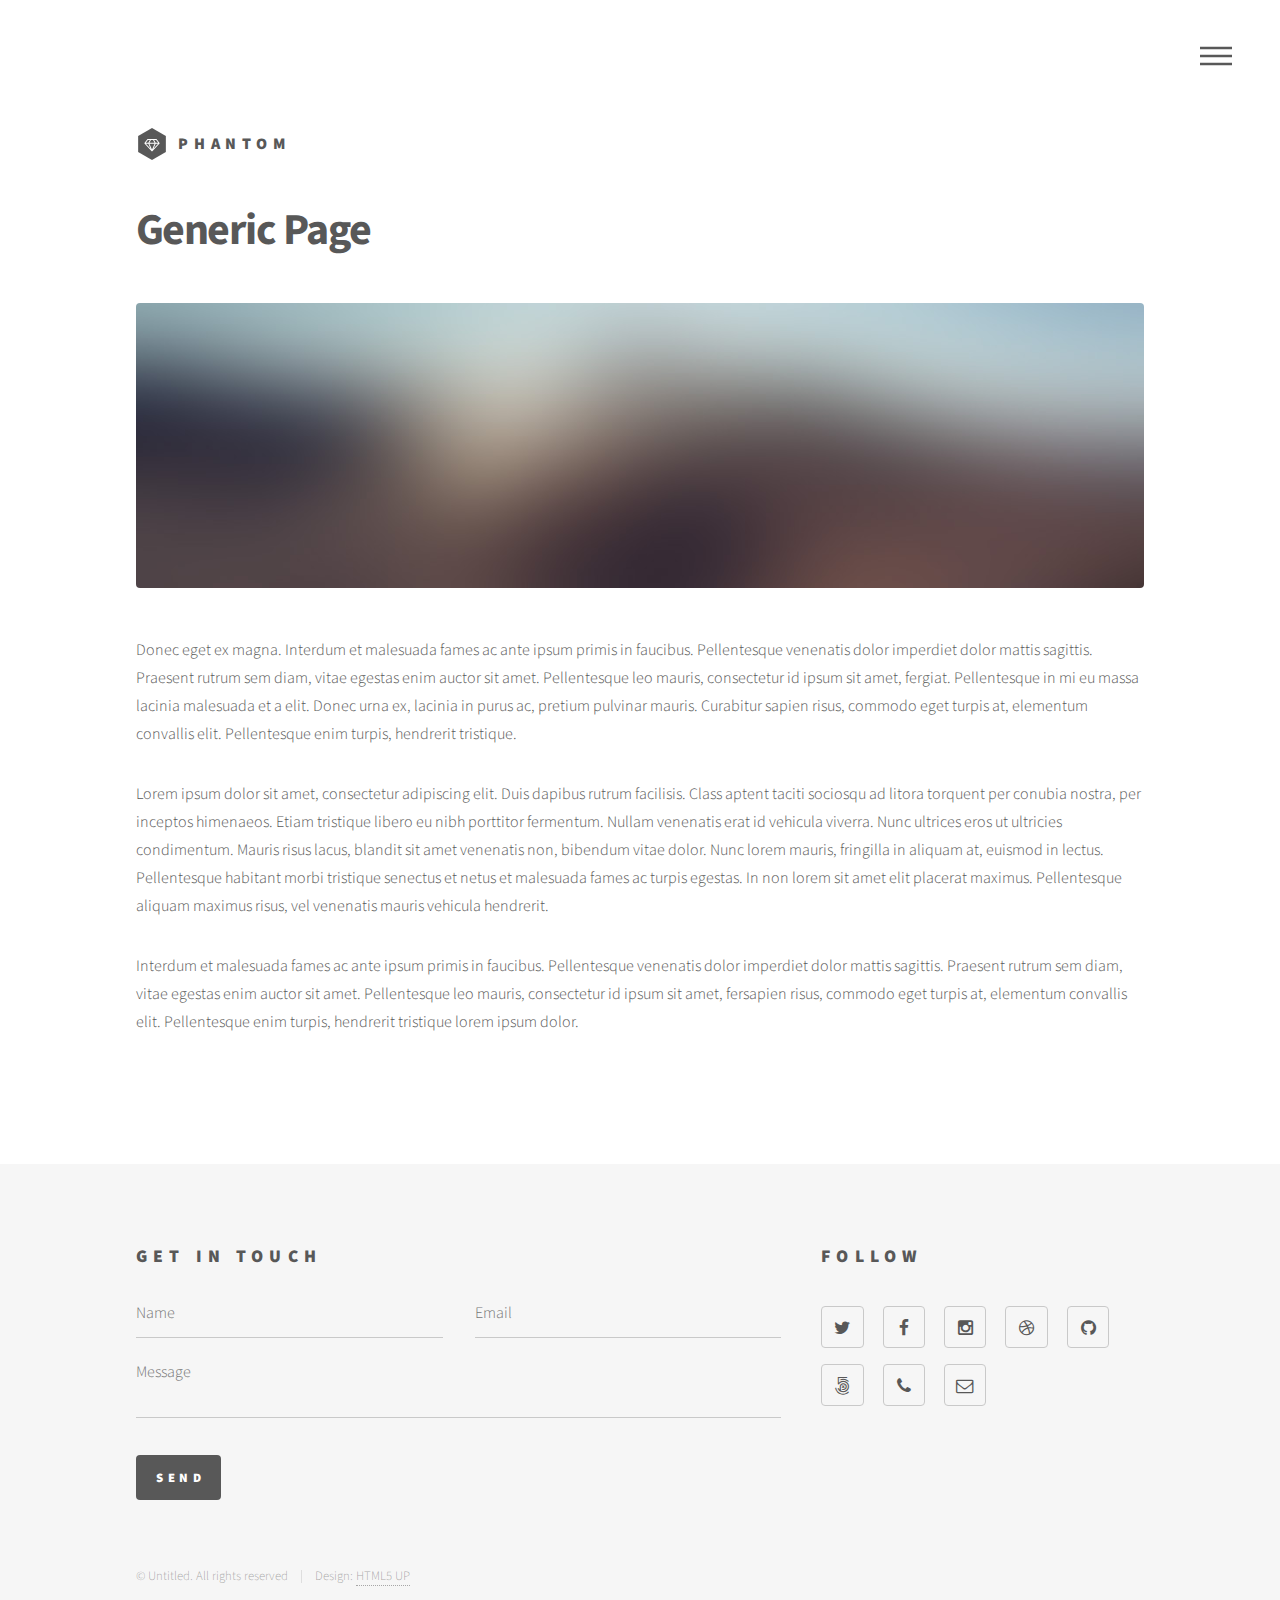
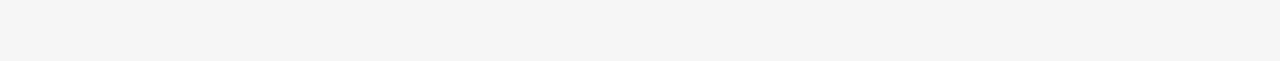
==== generic.html @ f111f129 "Website" ====
<!DOCTYPE HTML>
<!--
	Phantom by HTML5 UP
	html5up.net | @n33co
	Free for personal and commercial use under the CCA 3.0 license (html5up.net/license)
-->
<html>
	<head>
		<title>Generic - Phantom by HTML5 UP</title>
		<meta charset="utf-8" />
		<meta name="viewport" content="width=device-width, initial-scale=1" />
		<!--[if lte IE 8]><script src="assets/js/ie/html5shiv.js"></script><![endif]-->
		<link rel="stylesheet" href="assets/css/main.css" />
		<!--[if lte IE 9]><link rel="stylesheet" href="assets/css/ie9.css" /><![endif]-->
		<!--[if lte IE 8]><link rel="stylesheet" href="assets/css/ie8.css" /><![endif]-->
	</head>
	<body>
		<!-- Wrapper -->
			<div id="wrapper">

				<!-- Header -->
					<header id="header">
						<div class="inner">

							<!-- Logo -->
								<a href="index.html" class="logo">
									<span class="symbol"><img src="images/logo.svg" alt="" /></span><span class="title">Phantom</span>
								</a>

							<!-- Nav -->
								<nav>
									<ul>
										<li><a href="#menu">Menu</a></li>
									</ul>
								</nav>

						</div>
					</header>

				<!-- Menu -->
					<nav id="menu">
						<h2>Menu</h2>
						<ul>
							<li><a href="index.html">Home</a></li>
							<li><a href="generic.html">Ipsum veroeros</a></li>
							<li><a href="generic.html">Tempus etiam</a></li>
							<li><a href="generic.html">Consequat dolor</a></li>
							<li><a href="elements.html">Elements</a></li>
						</ul>
					</nav>

				<!-- Main -->
					<div id="main">
						<div class="inner">
							<h1>Generic Page</h1>
							<span class="image main"><img src="images/pic13.jpg" alt="" /></span>
							<p>Donec eget ex magna. Interdum et malesuada fames ac ante ipsum primis in faucibus. Pellentesque venenatis dolor imperdiet dolor mattis sagittis. Praesent rutrum sem diam, vitae egestas enim auctor sit amet. Pellentesque leo mauris, consectetur id ipsum sit amet, fergiat. Pellentesque in mi eu massa lacinia malesuada et a elit. Donec urna ex, lacinia in purus ac, pretium pulvinar mauris. Curabitur sapien risus, commodo eget turpis at, elementum convallis elit. Pellentesque enim turpis, hendrerit tristique.</p>
							<p>Lorem ipsum dolor sit amet, consectetur adipiscing elit. Duis dapibus rutrum facilisis. Class aptent taciti sociosqu ad litora torquent per conubia nostra, per inceptos himenaeos. Etiam tristique libero eu nibh porttitor fermentum. Nullam venenatis erat id vehicula viverra. Nunc ultrices eros ut ultricies condimentum. Mauris risus lacus, blandit sit amet venenatis non, bibendum vitae dolor. Nunc lorem mauris, fringilla in aliquam at, euismod in lectus. Pellentesque habitant morbi tristique senectus et netus et malesuada fames ac turpis egestas. In non lorem sit amet elit placerat maximus. Pellentesque aliquam maximus risus, vel venenatis mauris vehicula hendrerit.</p>
							<p>Interdum et malesuada fames ac ante ipsum primis in faucibus. Pellentesque venenatis dolor imperdiet dolor mattis sagittis. Praesent rutrum sem diam, vitae egestas enim auctor sit amet. Pellentesque leo mauris, consectetur id ipsum sit amet, fersapien risus, commodo eget turpis at, elementum convallis elit. Pellentesque enim turpis, hendrerit tristique lorem ipsum dolor.</p>
						</div>
					</div>

				<!-- Footer -->
					<footer id="footer">
						<div class="inner">
							<section>
								<h2>Get in touch</h2>
								<form method="post" action="#">
									<div class="field half first">
										<input type="text" name="name" id="name" placeholder="Name" />
									</div>
									<div class="field half">
										<input type="email" name="email" id="email" placeholder="Email" />
									</div>
									<div class="field">
										<textarea name="message" id="message" placeholder="Message"></textarea>
									</div>
									<ul class="actions">
										<li><input type="submit" value="Send" class="special" /></li>
									</ul>
								</form>
							</section>
							<section>
								<h2>Follow</h2>
								<ul class="icons">
									<li><a href="#" class="icon style2 fa-twitter"><span class="label">Twitter</span></a></li>
									<li><a href="#" class="icon style2 fa-facebook"><span class="label">Facebook</span></a></li>
									<li><a href="#" class="icon style2 fa-instagram"><span class="label">Instagram</span></a></li>
									<li><a href="#" class="icon style2 fa-dribbble"><span class="label">Dribbble</span></a></li>
									<li><a href="#" class="icon style2 fa-github"><span class="label">GitHub</span></a></li>
									<li><a href="#" class="icon style2 fa-500px"><span class="label">500px</span></a></li>
									<li><a href="#" class="icon style2 fa-phone"><span class="label">Phone</span></a></li>
									<li><a href="#" class="icon style2 fa-envelope-o"><span class="label">Email</span></a></li>
								</ul>
							</section>
							<ul class="copyright">
								<li>&copy; Untitled. All rights reserved</li><li>Design: <a href="http://html5up.net">HTML5 UP</a></li>
							</ul>
						</div>
					</footer>

			</div>

		<!-- Scripts -->
			<script src="assets/js/jquery.min.js"></script>
			<script src="assets/js/skel.min.js"></script>
			<script src="assets/js/util.js"></script>
			<!--[if lte IE 8]><script src="assets/js/ie/respond.min.js"></script><![endif]-->
			<script src="assets/js/main.js"></script>

	</body>
</html>
---- assets/css/main.css ----
@import url(font-awesome.min.css);
@import url("http://fonts.googleapis.com/css?family=Source+Sans+Pro:300,700,900");

/*
	Phantom by HTML5 UP
	html5up.net | @n33co
	Free for personal and commercial use under the CCA 3.0 license (html5up.net/license)
*/

/* Reset */

	html, body, div, span, applet, object, iframe, h1, h2, h3, h4, h5, h6, p, blockquote, pre, a, abbr, acronym, address, big, cite, code, del, dfn, em, img, ins, kbd, q, s, samp, small, strike, strong, sub, sup, tt, var, b, u, i, center, dl, dt, dd, ol, ul, li, fieldset, form, label, legend, table, caption, tbody, tfoot, thead, tr, th, td, article, aside, canvas, details, embed, figure, figcaption, footer, header, hgroup, menu, nav, output, ruby, section, summary, time, mark, audio, video {
		margin: 0;
		padding: 0;
		border: 0;
		font-size: 100%;
		font: inherit;
		vertical-align: baseline;
	}

	article, aside, details, figcaption, figure, footer, header, hgroup, menu, nav, section {
		display: block;
	}

	body {
		line-height: 1;
	}

	ol, ul {
		list-style: none;
	}

	blockquote, q {
		quotes: none;
	}

	blockquote:before, blockquote:after, q:before, q:after {
		content: '';
		content: none;
	}

	table {
		border-collapse: collapse;
		border-spacing: 0;
	}

	body {
		-webkit-text-size-adjust: none;
	}

/* Box Model */

	*, *:before, *:after {
		-moz-box-sizing: border-box;
		-webkit-box-sizing: border-box;
		box-sizing: border-box;
	}

/* Grid */

	.row {
		border-bottom: solid 1px transparent;
		-moz-box-sizing: border-box;
		-webkit-box-sizing: border-box;
		box-sizing: border-box;
	}

	.row > * {
		float: left;
		-moz-box-sizing: border-box;
		-webkit-box-sizing: border-box;
		box-sizing: border-box;
	}

	.row:after, .row:before {
		content: '';
		display: block;
		clear: both;
		height: 0;
	}

	.row.uniform > * > :first-child {
		margin-top: 0;
	}

	.row.uniform > * > :last-child {
		margin-bottom: 0;
	}

	.row.\30 \25 > * {
		padding: 0 0 0 0em;
	}

	.row.\30 \25 {
		margin: 0 0 -1px 0em;
	}

	.row.uniform.\30 \25 > * {
		padding: 0em 0 0 0em;
	}

	.row.uniform.\30 \25 {
		margin: 0em 0 -1px 0em;
	}

	.row > * {
		padding: 0 0 0 2em;
	}

	.row {
		margin: 0 0 -1px -2em;
	}

	.row.uniform > * {
		padding: 2em 0 0 2em;
	}

	.row.uniform {
		margin: -2em 0 -1px -2em;
	}

	.row.\32 00\25 > * {
		padding: 0 0 0 4em;
	}

	.row.\32 00\25 {
		margin: 0 0 -1px -4em;
	}

	.row.uniform.\32 00\25 > * {
		padding: 4em 0 0 4em;
	}

	.row.uniform.\32 00\25 {
		margin: -4em 0 -1px -4em;
	}

	.row.\31 50\25 > * {
		padding: 0 0 0 3em;
	}

	.row.\31 50\25 {
		margin: 0 0 -1px -3em;
	}

	.row.uniform.\31 50\25 > * {
		padding: 3em 0 0 3em;
	}

	.row.uniform.\31 50\25 {
		margin: -3em 0 -1px -3em;
	}

	.row.\35 0\25 > * {
		padding: 0 0 0 1em;
	}

	.row.\35 0\25 {
		margin: 0 0 -1px -1em;
	}

	.row.uniform.\35 0\25 > * {
		padding: 1em 0 0 1em;
	}

	.row.uniform.\35 0\25 {
		margin: -1em 0 -1px -1em;
	}

	.row.\32 5\25 > * {
		padding: 0 0 0 0.5em;
	}

	.row.\32 5\25 {
		margin: 0 0 -1px -0.5em;
	}

	.row.uniform.\32 5\25 > * {
		padding: 0.5em 0 0 0.5em;
	}

	.row.uniform.\32 5\25 {
		margin: -0.5em 0 -1px -0.5em;
	}

	.\31 2u, .\31 2u\24 {
		width: 100%;
		clear: none;
		margin-left: 0;
	}

	.\31 1u, .\31 1u\24 {
		width: 91.6666666667%;
		clear: none;
		margin-left: 0;
	}

	.\31 0u, .\31 0u\24 {
		width: 83.3333333333%;
		clear: none;
		margin-left: 0;
	}

	.\39 u, .\39 u\24 {
		width: 75%;
		clear: none;
		margin-left: 0;
	}

	.\38 u, .\38 u\24 {
		width: 66.6666666667%;
		clear: none;
		margin-left: 0;
	}

	.\37 u, .\37 u\24 {
		width: 58.3333333333%;
		clear: none;
		margin-left: 0;
	}

	.\36 u, .\36 u\24 {
		width: 50%;
		clear: none;
		margin-left: 0;
	}

	.\35 u, .\35 u\24 {
		width: 41.6666666667%;
		clear: none;
		margin-left: 0;
	}

	.\34 u, .\34 u\24 {
		width: 33.3333333333%;
		clear: none;
		margin-left: 0;
	}

	.\33 u, .\33 u\24 {
		width: 25%;
		clear: none;
		margin-left: 0;
	}

	.\32 u, .\32 u\24 {
		width: 16.6666666667%;
		clear: none;
		margin-left: 0;
	}

	.\31 u, .\31 u\24 {
		width: 8.3333333333%;
		clear: none;
		margin-left: 0;
	}

	.\31 2u\24 + *,
	.\31 1u\24 + *,
	.\31 0u\24 + *,
	.\39 u\24 + *,
	.\38 u\24 + *,
	.\37 u\24 + *,
	.\36 u\24 + *,
	.\35 u\24 + *,
	.\34 u\24 + *,
	.\33 u\24 + *,
	.\32 u\24 + *,
	.\31 u\24 + * {
		clear: left;
	}

	.\-11u {
		margin-left: 91.66667%;
	}

	.\-10u {
		margin-left: 83.33333%;
	}

	.\-9u {
		margin-left: 75%;
	}

	.\-8u {
		margin-left: 66.66667%;
	}

	.\-7u {
		margin-left: 58.33333%;
	}

	.\-6u {
		margin-left: 50%;
	}

	.\-5u {
		margin-left: 41.66667%;
	}

	.\-4u {
		margin-left: 33.33333%;
	}

	.\-3u {
		margin-left: 25%;
	}

	.\-2u {
		margin-left: 16.66667%;
	}

	.\-1u {
		margin-left: 8.33333%;
	}

	@media screen and (max-width: 1680px) {

		.row > * {
			padding: 0 0 0 2em;
		}

		.row {
			margin: 0 0 -1px -2em;
		}

		.row.uniform > * {
			padding: 2em 0 0 2em;
		}

		.row.uniform {
			margin: -2em 0 -1px -2em;
		}

		.row.\32 00\25 > * {
			padding: 0 0 0 4em;
		}

		.row.\32 00\25 {
			margin: 0 0 -1px -4em;
		}

		.row.uniform.\32 00\25 > * {
			padding: 4em 0 0 4em;
		}

		.row.uniform.\32 00\25 {
			margin: -4em 0 -1px -4em;
		}

		.row.\31 50\25 > * {
			padding: 0 0 0 3em;
		}

		.row.\31 50\25 {
			margin: 0 0 -1px -3em;
		}

		.row.uniform.\31 50\25 > * {
			padding: 3em 0 0 3em;
		}

		.row.uniform.\31 50\25 {
			margin: -3em 0 -1px -3em;
		}

		.row.\35 0\25 > * {
			padding: 0 0 0 1em;
		}

		.row.\35 0\25 {
			margin: 0 0 -1px -1em;
		}

		.row.uniform.\35 0\25 > * {
			padding: 1em 0 0 1em;
		}

		.row.uniform.\35 0\25 {
			margin: -1em 0 -1px -1em;
		}

		.row.\32 5\25 > * {
			padding: 0 0 0 0.5em;
		}

		.row.\32 5\25 {
			margin: 0 0 -1px -0.5em;
		}

		.row.uniform.\32 5\25 > * {
			padding: 0.5em 0 0 0.5em;
		}

		.row.uniform.\32 5\25 {
			margin: -0.5em 0 -1px -0.5em;
		}

		.\31 2u\28xlarge\29, .\31 2u\24\28xlarge\29 {
			width: 100%;
			clear: none;
			margin-left: 0;
		}

		.\31 1u\28xlarge\29, .\31 1u\24\28xlarge\29 {
			width: 91.6666666667%;
			clear: none;
			margin-left: 0;
		}

		.\31 0u\28xlarge\29, .\31 0u\24\28xlarge\29 {
			width: 83.3333333333%;
			clear: none;
			margin-left: 0;
		}

		.\39 u\28xlarge\29, .\39 u\24\28xlarge\29 {
			width: 75%;
			clear: none;
			margin-left: 0;
		}

		.\38 u\28xlarge\29, .\38 u\24\28xlarge\29 {
			width: 66.6666666667%;
			clear: none;
			margin-left: 0;
		}

		.\37 u\28xlarge\29, .\37 u\24\28xlarge\29 {
			width: 58.3333333333%;
			clear: none;
			margin-left: 0;
		}

		.\36 u\28xlarge\29, .\36 u\24\28xlarge\29 {
			width: 50%;
			clear: none;
			margin-left: 0;
		}

		.\35 u\28xlarge\29, .\35 u\24\28xlarge\29 {
			width: 41.6666666667%;
			clear: none;
			margin-left: 0;
		}

		.\34 u\28xlarge\29, .\34 u\24\28xlarge\29 {
			width: 33.3333333333%;
			clear: none;
			margin-left: 0;
		}

		.\33 u\28xlarge\29, .\33 u\24\28xlarge\29 {
			width: 25%;
			clear: none;
			margin-left: 0;
		}

		.\32 u\28xlarge\29, .\32 u\24\28xlarge\29 {
			width: 16.6666666667%;
			clear: none;
			margin-left: 0;
		}

		.\31 u\28xlarge\29, .\31 u\24\28xlarge\29 {
			width: 8.3333333333%;
			clear: none;
			margin-left: 0;
		}

		.\31 2u\24\28xlarge\29 + *,
		.\31 1u\24\28xlarge\29 + *,
		.\31 0u\24\28xlarge\29 + *,
		.\39 u\24\28xlarge\29 + *,
		.\38 u\24\28xlarge\29 + *,
		.\37 u\24\28xlarge\29 + *,
		.\36 u\24\28xlarge\29 + *,
		.\35 u\24\28xlarge\29 + *,
		.\34 u\24\28xlarge\29 + *,
		.\33 u\24\28xlarge\29 + *,
		.\32 u\24\28xlarge\29 + *,
		.\31 u\24\28xlarge\29 + * {
			clear: left;
		}

		.\-11u\28xlarge\29 {
			margin-left: 91.66667%;
		}

		.\-10u\28xlarge\29 {
			margin-left: 83.33333%;
		}

		.\-9u\28xlarge\29 {
			margin-left: 75%;
		}

		.\-8u\28xlarge\29 {
			margin-left: 66.66667%;
		}

		.\-7u\28xlarge\29 {
			margin-left: 58.33333%;
		}

		.\-6u\28xlarge\29 {
			margin-left: 50%;
		}

		.\-5u\28xlarge\29 {
			margin-left: 41.66667%;
		}

		.\-4u\28xlarge\29 {
			margin-left: 33.33333%;
		}

		.\-3u\28xlarge\29 {
			margin-left: 25%;
		}

		.\-2u\28xlarge\29 {
			margin-left: 16.66667%;
		}

		.\-1u\28xlarge\29 {
			margin-left: 8.33333%;
		}

	}

	@media screen and (max-width: 1280px) {

		.row > * {
			padding: 0 0 0 2em;
		}

		.row {
			margin: 0 0 -1px -2em;
		}

		.row.uniform > * {
			padding: 2em 0 0 2em;
		}

		.row.uniform {
			margin: -2em 0 -1px -2em;
		}

		.row.\32 00\25 > * {
			padding: 0 0 0 4em;
		}

		.row.\32 00\25 {
			margin: 0 0 -1px -4em;
		}

		.row.uniform.\32 00\25 > * {
			padding: 4em 0 0 4em;
		}

		.row.uniform.\32 00\25 {
			margin: -4em 0 -1px -4em;
		}

		.row.\31 50\25 > * {
			padding: 0 0 0 3em;
		}

		.row.\31 50\25 {
			margin: 0 0 -1px -3em;
		}

		.row.uniform.\31 50\25 > * {
			padding: 3em 0 0 3em;
		}

		.row.uniform.\31 50\25 {
			margin: -3em 0 -1px -3em;
		}

		.row.\35 0\25 > * {
			padding: 0 0 0 1em;
		}

		.row.\35 0\25 {
			margin: 0 0 -1px -1em;
		}

		.row.uniform.\35 0\25 > * {
			padding: 1em 0 0 1em;
		}

		.row.uniform.\35 0\25 {
			margin: -1em 0 -1px -1em;
		}

		.row.\32 5\25 > * {
			padding: 0 0 0 0.5em;
		}

		.row.\32 5\25 {
			margin: 0 0 -1px -0.5em;
		}

		.row.uniform.\32 5\25 > * {
			padding: 0.5em 0 0 0.5em;
		}

		.row.uniform.\32 5\25 {
			margin: -0.5em 0 -1px -0.5em;
		}

		.\31 2u\28large\29, .\31 2u\24\28large\29 {
			width: 100%;
			clear: none;
			margin-left: 0;
		}

		.\31 1u\28large\29, .\31 1u\24\28large\29 {
			width: 91.6666666667%;
			clear: none;
			margin-left: 0;
		}

		.\31 0u\28large\29, .\31 0u\24\28large\29 {
			width: 83.3333333333%;
			clear: none;
			margin-left: 0;
		}

		.\39 u\28large\29, .\39 u\24\28large\29 {
			width: 75%;
			clear: none;
			margin-left: 0;
		}

		.\38 u\28large\29, .\38 u\24\28large\29 {
			width: 66.6666666667%;
			clear: none;
			margin-left: 0;
		}

		.\37 u\28large\29, .\37 u\24\28large\29 {
			width: 58.3333333333%;
			clear: none;
			margin-left: 0;
		}

		.\36 u\28large\29, .\36 u\24\28large\29 {
			width: 50%;
			clear: none;
			margin-left: 0;
		}

		.\35 u\28large\29, .\35 u\24\28large\29 {
			width: 41.6666666667%;
			clear: none;
			margin-left: 0;
		}

		.\34 u\28large\29, .\34 u\24\28large\29 {
			width: 33.3333333333%;
			clear: none;
			margin-left: 0;
		}

		.\33 u\28large\29, .\33 u\24\28large\29 {
			width: 25%;
			clear: none;
			margin-left: 0;
		}

		.\32 u\28large\29, .\32 u\24\28large\29 {
			width: 16.6666666667%;
			clear: none;
			margin-left: 0;
		}

		.\31 u\28large\29, .\31 u\24\28large\29 {
			width: 8.3333333333%;
			clear: none;
			margin-left: 0;
		}

		.\31 2u\24\28large\29 + *,
		.\31 1u\24\28large\29 + *,
		.\31 0u\24\28large\29 + *,
		.\39 u\24\28large\29 + *,
		.\38 u\24\28large\29 + *,
		.\37 u\24\28large\29 + *,
		.\36 u\24\28large\29 + *,
		.\35 u\24\28large\29 + *,
		.\34 u\24\28large\29 + *,
		.\33 u\24\28large\29 + *,
		.\32 u\24\28large\29 + *,
		.\31 u\24\28large\29 + * {
			clear: left;
		}

		.\-11u\28large\29 {
			margin-left: 91.66667%;
		}

		.\-10u\28large\29 {
			margin-left: 83.33333%;
		}

		.\-9u\28large\29 {
			margin-left: 75%;
		}

		.\-8u\28large\29 {
			margin-left: 66.66667%;
		}

		.\-7u\28large\29 {
			margin-left: 58.33333%;
		}

		.\-6u\28large\29 {
			margin-left: 50%;
		}

		.\-5u\28large\29 {
			margin-left: 41.66667%;
		}

		.\-4u\28large\29 {
			margin-left: 33.33333%;
		}

		.\-3u\28large\29 {
			margin-left: 25%;
		}

		.\-2u\28large\29 {
			margin-left: 16.66667%;
		}

		.\-1u\28large\29 {
			margin-left: 8.33333%;
		}

	}

	@media screen and (max-width: 980px) {

		.row > * {
			padding: 0 0 0 1.5em;
		}

		.row {
			margin: 0 0 -1px -1.5em;
		}

		.row.uniform > * {
			padding: 1.5em 0 0 1.5em;
		}

		.row.uniform {
			margin: -1.5em 0 -1px -1.5em;
		}

		.row.\32 00\25 > * {
			padding: 0 0 0 3em;
		}

		.row.\32 00\25 {
			margin: 0 0 -1px -3em;
		}

		.row.uniform.\32 00\25 > * {
			padding: 3em 0 0 3em;
		}

		.row.uniform.\32 00\25 {
			margin: -3em 0 -1px -3em;
		}

		.row.\31 50\25 > * {
			padding: 0 0 0 2.25em;
		}

		.row.\31 50\25 {
			margin: 0 0 -1px -2.25em;
		}

		.row.uniform.\31 50\25 > * {
			padding: 2.25em 0 0 2.25em;
		}

		.row.uniform.\31 50\25 {
			margin: -2.25em 0 -1px -2.25em;
		}

		.row.\35 0\25 > * {
			padding: 0 0 0 0.75em;
		}

		.row.\35 0\25 {
			margin: 0 0 -1px -0.75em;
		}

		.row.uniform.\35 0\25 > * {
			padding: 0.75em 0 0 0.75em;
		}

		.row.uniform.\35 0\25 {
			margin: -0.75em 0 -1px -0.75em;
		}

		.row.\32 5\25 > * {
			padding: 0 0 0 0.375em;
		}

		.row.\32 5\25 {
			margin: 0 0 -1px -0.375em;
		}

		.row.uniform.\32 5\25 > * {
			padding: 0.375em 0 0 0.375em;
		}

		.row.uniform.\32 5\25 {
			margin: -0.375em 0 -1px -0.375em;
		}

		.\31 2u\28medium\29, .\31 2u\24\28medium\29 {
			width: 100%;
			clear: none;
			margin-left: 0;
		}

		.\31 1u\28medium\29, .\31 1u\24\28medium\29 {
			width: 91.6666666667%;
			clear: none;
			margin-left: 0;
		}

		.\31 0u\28medium\29, .\31 0u\24\28medium\29 {
			width: 83.3333333333%;
			clear: none;
			margin-left: 0;
		}

		.\39 u\28medium\29, .\39 u\24\28medium\29 {
			width: 75%;
			clear: none;
			margin-left: 0;
		}

		.\38 u\28medium\29, .\38 u\24\28medium\29 {
			width: 66.6666666667%;
			clear: none;
			margin-left: 0;
		}

		.\37 u\28medium\29, .\37 u\24\28medium\29 {
			width: 58.3333333333%;
			clear: none;
			margin-left: 0;
		}

		.\36 u\28medium\29, .\36 u\24\28medium\29 {
			width: 50%;
			clear: none;
			margin-left: 0;
		}

		.\35 u\28medium\29, .\35 u\24\28medium\29 {
			width: 41.6666666667%;
			clear: none;
			margin-left: 0;
		}

		.\34 u\28medium\29, .\34 u\24\28medium\29 {
			width: 33.3333333333%;
			clear: none;
			margin-left: 0;
		}

		.\33 u\28medium\29, .\33 u\24\28medium\29 {
			width: 25%;
			clear: none;
			margin-left: 0;
		}

		.\32 u\28medium\29, .\32 u\24\28medium\29 {
			width: 16.6666666667%;
			clear: none;
			margin-left: 0;
		}

		.\31 u\28medium\29, .\31 u\24\28medium\29 {
			width: 8.3333333333%;
			clear: none;
			margin-left: 0;
		}

		.\31 2u\24\28medium\29 + *,
		.\31 1u\24\28medium\29 + *,
		.\31 0u\24\28medium\29 + *,
		.\39 u\24\28medium\29 + *,
		.\38 u\24\28medium\29 + *,
		.\37 u\24\28medium\29 + *,
		.\36 u\24\28medium\29 + *,
		.\35 u\24\28medium\29 + *,
		.\34 u\24\28medium\29 + *,
		.\33 u\24\28medium\29 + *,
		.\32 u\24\28medium\29 + *,
		.\31 u\24\28medium\29 + * {
			clear: left;
		}

		.\-11u\28medium\29 {
			margin-left: 91.66667%;
		}

		.\-10u\28medium\29 {
			margin-left: 83.33333%;
		}

		.\-9u\28medium\29 {
			margin-left: 75%;
		}

		.\-8u\28medium\29 {
			margin-left: 66.66667%;
		}

		.\-7u\28medium\29 {
			margin-left: 58.33333%;
		}

		.\-6u\28medium\29 {
			margin-left: 50%;
		}

		.\-5u\28medium\29 {
			margin-left: 41.66667%;
		}

		.\-4u\28medium\29 {
			margin-left: 33.33333%;
		}

		.\-3u\28medium\29 {
			margin-left: 25%;
		}

		.\-2u\28medium\29 {
			margin-left: 16.66667%;
		}

		.\-1u\28medium\29 {
			margin-left: 8.33333%;
		}

	}

	@media screen and (max-width: 736px) {

		.row > * {
			padding: 0 0 0 1em;
		}

		.row {
			margin: 0 0 -1px -1em;
		}

		.row.uniform > * {
			padding: 1em 0 0 1em;
		}

		.row.uniform {
			margin: -1em 0 -1px -1em;
		}

		.row.\32 00\25 > * {
			padding: 0 0 0 2em;
		}

		.row.\32 00\25 {
			margin: 0 0 -1px -2em;
		}

		.row.uniform.\32 00\25 > * {
			padding: 2em 0 0 2em;
		}

		.row.uniform.\32 00\25 {
			margin: -2em 0 -1px -2em;
		}

		.row.\31 50\25 > * {
			padding: 0 0 0 1.5em;
		}

		.row.\31 50\25 {
			margin: 0 0 -1px -1.5em;
		}

		.row.uniform.\31 50\25 > * {
			padding: 1.5em 0 0 1.5em;
		}

		.row.uniform.\31 50\25 {
			margin: -1.5em 0 -1px -1.5em;
		}

		.row.\35 0\25 > * {
			padding: 0 0 0 0.5em;
		}

		.row.\35 0\25 {
			margin: 0 0 -1px -0.5em;
		}

		.row.uniform.\35 0\25 > * {
			padding: 0.5em 0 0 0.5em;
		}

		.row.uniform.\35 0\25 {
			margin: -0.5em 0 -1px -0.5em;
		}

		.row.\32 5\25 > * {
			padding: 0 0 0 0.25em;
		}

		.row.\32 5\25 {
			margin: 0 0 -1px -0.25em;
		}

		.row.uniform.\32 5\25 > * {
			padding: 0.25em 0 0 0.25em;
		}

		.row.uniform.\32 5\25 {
			margin: -0.25em 0 -1px -0.25em;
		}

		.\31 2u\28small\29, .\31 2u\24\28small\29 {
			width: 100%;
			clear: none;
			margin-left: 0;
		}

		.\31 1u\28small\29, .\31 1u\24\28small\29 {
			width: 91.6666666667%;
			clear: none;
			margin-left: 0;
		}

		.\31 0u\28small\29, .\31 0u\24\28small\29 {
			width: 83.3333333333%;
			clear: none;
			margin-left: 0;
		}

		.\39 u\28small\29, .\39 u\24\28small\29 {
			width: 75%;
			clear: none;
			margin-left: 0;
		}

		.\38 u\28small\29, .\38 u\24\28small\29 {
			width: 66.6666666667%;
			clear: none;
			margin-left: 0;
		}

		.\37 u\28small\29, .\37 u\24\28small\29 {
			width: 58.3333333333%;
			clear: none;
			margin-left: 0;
		}

		.\36 u\28small\29, .\36 u\24\28small\29 {
			width: 50%;
			clear: none;
			margin-left: 0;
		}

		.\35 u\28small\29, .\35 u\24\28small\29 {
			width: 41.6666666667%;
			clear: none;
			margin-left: 0;
		}

		.\34 u\28small\29, .\34 u\24\28small\29 {
			width: 33.3333333333%;
			clear: none;
			margin-left: 0;
		}

		.\33 u\28small\29, .\33 u\24\28small\29 {
			width: 25%;
			clear: none;
			margin-left: 0;
		}

		.\32 u\28small\29, .\32 u\24\28small\29 {
			width: 16.6666666667%;
			clear: none;
			margin-left: 0;
		}

		.\31 u\28small\29, .\31 u\24\28small\29 {
			width: 8.3333333333%;
			clear: none;
			margin-left: 0;
		}

		.\31 2u\24\28small\29 + *,
		.\31 1u\24\28small\29 + *,
		.\31 0u\24\28small\29 + *,
		.\39 u\24\28small\29 + *,
		.\38 u\24\28small\29 + *,
		.\37 u\24\28small\29 + *,
		.\36 u\24\28small\29 + *,
		.\35 u\24\28small\29 + *,
		.\34 u\24\28small\29 + *,
		.\33 u\24\28small\29 + *,
		.\32 u\24\28small\29 + *,
		.\31 u\24\28small\29 + * {
			clear: left;
		}

		.\-11u\28small\29 {
			margin-left: 91.66667%;
		}

		.\-10u\28small\29 {
			margin-left: 83.33333%;
		}

		.\-9u\28small\29 {
			margin-left: 75%;
		}

		.\-8u\28small\29 {
			margin-left: 66.66667%;
		}

		.\-7u\28small\29 {
			margin-left: 58.33333%;
		}

		.\-6u\28small\29 {
			margin-left: 50%;
		}

		.\-5u\28small\29 {
			margin-left: 41.66667%;
		}

		.\-4u\28small\29 {
			margin-left: 33.33333%;
		}

		.\-3u\28small\29 {
			margin-left: 25%;
		}

		.\-2u\28small\29 {
			margin-left: 16.66667%;
		}

		.\-1u\28small\29 {
			margin-left: 8.33333%;
		}

	}

	@media screen and (max-width: 480px) {

		.row > * {
			padding: 0 0 0 1em;
		}

		.row {
			margin: 0 0 -1px -1em;
		}

		.row.uniform > * {
			padding: 1em 0 0 1em;
		}

		.row.uniform {
			margin: -1em 0 -1px -1em;
		}

		.row.\32 00\25 > * {
			padding: 0 0 0 2em;
		}

		.row.\32 00\25 {
			margin: 0 0 -1px -2em;
		}

		.row.uniform.\32 00\25 > * {
			padding: 2em 0 0 2em;
		}

		.row.uniform.\32 00\25 {
			margin: -2em 0 -1px -2em;
		}

		.row.\31 50\25 > * {
			padding: 0 0 0 1.5em;
		}

		.row.\31 50\25 {
			margin: 0 0 -1px -1.5em;
		}

		.row.uniform.\31 50\25 > * {
			padding: 1.5em 0 0 1.5em;
		}

		.row.uniform.\31 50\25 {
			margin: -1.5em 0 -1px -1.5em;
		}

		.row.\35 0\25 > * {
			padding: 0 0 0 0.5em;
		}

		.row.\35 0\25 {
			margin: 0 0 -1px -0.5em;
		}

		.row.uniform.\35 0\25 > * {
			padding: 0.5em 0 0 0.5em;
		}

		.row.uniform.\35 0\25 {
			margin: -0.5em 0 -1px -0.5em;
		}

		.row.\32 5\25 > * {
			padding: 0 0 0 0.25em;
		}

		.row.\32 5\25 {
			margin: 0 0 -1px -0.25em;
		}

		.row.uniform.\32 5\25 > * {
			padding: 0.25em 0 0 0.25em;
		}

		.row.uniform.\32 5\25 {
			margin: -0.25em 0 -1px -0.25em;
		}

		.\31 2u\28xsmall\29, .\31 2u\24\28xsmall\29 {
			width: 100%;
			clear: none;
			margin-left: 0;
		}

		.\31 1u\28xsmall\29, .\31 1u\24\28xsmall\29 {
			width: 91.6666666667%;
			clear: none;
			margin-left: 0;
		}

		.\31 0u\28xsmall\29, .\31 0u\24\28xsmall\29 {
			width: 83.3333333333%;
			clear: none;
			margin-left: 0;
		}

		.\39 u\28xsmall\29, .\39 u\24\28xsmall\29 {
			width: 75%;
			clear: none;
			margin-left: 0;
		}

		.\38 u\28xsmall\29, .\38 u\24\28xsmall\29 {
			width: 66.6666666667%;
			clear: none;
			margin-left: 0;
		}

		.\37 u\28xsmall\29, .\37 u\24\28xsmall\29 {
			width: 58.3333333333%;
			clear: none;
			margin-left: 0;
		}

		.\36 u\28xsmall\29, .\36 u\24\28xsmall\29 {
			width: 50%;
			clear: none;
			margin-left: 0;
		}

		.\35 u\28xsmall\29, .\35 u\24\28xsmall\29 {
			width: 41.6666666667%;
			clear: none;
			margin-left: 0;
		}

		.\34 u\28xsmall\29, .\34 u\24\28xsmall\29 {
			width: 33.3333333333%;
			clear: none;
			margin-left: 0;
		}

		.\33 u\28xsmall\29, .\33 u\24\28xsmall\29 {
			width: 25%;
			clear: none;
			margin-left: 0;
		}

		.\32 u\28xsmall\29, .\32 u\24\28xsmall\29 {
			width: 16.6666666667%;
			clear: none;
			margin-left: 0;
		}

		.\31 u\28xsmall\29, .\31 u\24\28xsmall\29 {
			width: 8.3333333333%;
			clear: none;
			margin-left: 0;
		}

		.\31 2u\24\28xsmall\29 + *,
		.\31 1u\24\28xsmall\29 + *,
		.\31 0u\24\28xsmall\29 + *,
		.\39 u\24\28xsmall\29 + *,
		.\38 u\24\28xsmall\29 + *,
		.\37 u\24\28xsmall\29 + *,
		.\36 u\24\28xsmall\29 + *,
		.\35 u\24\28xsmall\29 + *,
		.\34 u\24\28xsmall\29 + *,
		.\33 u\24\28xsmall\29 + *,
		.\32 u\24\28xsmall\29 + *,
		.\31 u\24\28xsmall\29 + * {
			clear: left;
		}

		.\-11u\28xsmall\29 {
			margin-left: 91.66667%;
		}

		.\-10u\28xsmall\29 {
			margin-left: 83.33333%;
		}

		.\-9u\28xsmall\29 {
			margin-left: 75%;
		}

		.\-8u\28xsmall\29 {
			margin-left: 66.66667%;
		}

		.\-7u\28xsmall\29 {
			margin-left: 58.33333%;
		}

		.\-6u\28xsmall\29 {
			margin-left: 50%;
		}

		.\-5u\28xsmall\29 {
			margin-left: 41.66667%;
		}

		.\-4u\28xsmall\29 {
			margin-left: 33.33333%;
		}

		.\-3u\28xsmall\29 {
			margin-left: 25%;
		}

		.\-2u\28xsmall\29 {
			margin-left: 16.66667%;
		}

		.\-1u\28xsmall\29 {
			margin-left: 8.33333%;
		}

	}

	@media screen and (max-width: 360px) {

		.row > * {
			padding: 0 0 0 1em;
		}

		.row {
			margin: 0 0 -1px -1em;
		}

		.row.uniform > * {
			padding: 1em 0 0 1em;
		}

		.row.uniform {
			margin: -1em 0 -1px -1em;
		}

		.row.\32 00\25 > * {
			padding: 0 0 0 2em;
		}

		.row.\32 00\25 {
			margin: 0 0 -1px -2em;
		}

		.row.uniform.\32 00\25 > * {
			padding: 2em 0 0 2em;
		}

		.row.uniform.\32 00\25 {
			margin: -2em 0 -1px -2em;
		}

		.row.\31 50\25 > * {
			padding: 0 0 0 1.5em;
		}

		.row.\31 50\25 {
			margin: 0 0 -1px -1.5em;
		}

		.row.uniform.\31 50\25 > * {
			padding: 1.5em 0 0 1.5em;
		}

		.row.uniform.\31 50\25 {
			margin: -1.5em 0 -1px -1.5em;
		}

		.row.\35 0\25 > * {
			padding: 0 0 0 0.5em;
		}

		.row.\35 0\25 {
			margin: 0 0 -1px -0.5em;
		}

		.row.uniform.\35 0\25 > * {
			padding: 0.5em 0 0 0.5em;
		}

		.row.uniform.\35 0\25 {
			margin: -0.5em 0 -1px -0.5em;
		}

		.row.\32 5\25 > * {
			padding: 0 0 0 0.25em;
		}

		.row.\32 5\25 {
			margin: 0 0 -1px -0.25em;
		}

		.row.uniform.\32 5\25 > * {
			padding: 0.25em 0 0 0.25em;
		}

		.row.uniform.\32 5\25 {
			margin: -0.25em 0 -1px -0.25em;
		}

		.\31 2u\28xxsmall\29, .\31 2u\24\28xxsmall\29 {
			width: 100%;
			clear: none;
			margin-left: 0;
		}

		.\31 1u\28xxsmall\29, .\31 1u\24\28xxsmall\29 {
			width: 91.6666666667%;
			clear: none;
			margin-left: 0;
		}

		.\31 0u\28xxsmall\29, .\31 0u\24\28xxsmall\29 {
			width: 83.3333333333%;
			clear: none;
			margin-left: 0;
		}

		.\39 u\28xxsmall\29, .\39 u\24\28xxsmall\29 {
			width: 75%;
			clear: none;
			margin-left: 0;
		}

		.\38 u\28xxsmall\29, .\38 u\24\28xxsmall\29 {
			width: 66.6666666667%;
			clear: none;
			margin-left: 0;
		}

		.\37 u\28xxsmall\29, .\37 u\24\28xxsmall\29 {
			width: 58.3333333333%;
			clear: none;
			margin-left: 0;
		}

		.\36 u\28xxsmall\29, .\36 u\24\28xxsmall\29 {
			width: 50%;
			clear: none;
			margin-left: 0;
		}

		.\35 u\28xxsmall\29, .\35 u\24\28xxsmall\29 {
			width: 41.6666666667%;
			clear: none;
			margin-left: 0;
		}

		.\34 u\28xxsmall\29, .\34 u\24\28xxsmall\29 {
			width: 33.3333333333%;
			clear: none;
			margin-left: 0;
		}

		.\33 u\28xxsmall\29, .\33 u\24\28xxsmall\29 {
			width: 25%;
			clear: none;
			margin-left: 0;
		}

		.\32 u\28xxsmall\29, .\32 u\24\28xxsmall\29 {
			width: 16.6666666667%;
			clear: none;
			margin-left: 0;
		}

		.\31 u\28xxsmall\29, .\31 u\24\28xxsmall\29 {
			width: 8.3333333333%;
			clear: none;
			margin-left: 0;
		}

		.\31 2u\24\28xxsmall\29 + *,
		.\31 1u\24\28xxsmall\29 + *,
		.\31 0u\24\28xxsmall\29 + *,
		.\39 u\24\28xxsmall\29 + *,
		.\38 u\24\28xxsmall\29 + *,
		.\37 u\24\28xxsmall\29 + *,
		.\36 u\24\28xxsmall\29 + *,
		.\35 u\24\28xxsmall\29 + *,
		.\34 u\24\28xxsmall\29 + *,
		.\33 u\24\28xxsmall\29 + *,
		.\32 u\24\28xxsmall\29 + *,
		.\31 u\24\28xxsmall\29 + * {
			clear: left;
		}

		.\-11u\28xxsmall\29 {
			margin-left: 91.66667%;
		}

		.\-10u\28xxsmall\29 {
			margin-left: 83.33333%;
		}

		.\-9u\28xxsmall\29 {
			margin-left: 75%;
		}

		.\-8u\28xxsmall\29 {
			margin-left: 66.66667%;
		}

		.\-7u\28xxsmall\29 {
			margin-left: 58.33333%;
		}

		.\-6u\28xxsmall\29 {
			margin-left: 50%;
		}

		.\-5u\28xxsmall\29 {
			margin-left: 41.66667%;
		}

		.\-4u\28xxsmall\29 {
			margin-left: 33.33333%;
		}

		.\-3u\28xxsmall\29 {
			margin-left: 25%;
		}

		.\-2u\28xxsmall\29 {
			margin-left: 16.66667%;
		}

		.\-1u\28xxsmall\29 {
			margin-left: 8.33333%;
		}

	}

/* Basic */

	@-ms-viewport {
		width: device-width;
	}

	body {
		-ms-overflow-style: scrollbar;
	}

	@media screen and (max-width: 480px) {

		html, body {
			min-width: 320px;
		}

	}

	body {
		background: #ffffff;
	}

		body.is-loading *, body.is-loading *:before, body.is-loading *:after {
			-moz-animation: none !important;
			-webkit-animation: none !important;
			-ms-animation: none !important;
			animation: none !important;
			-moz-transition: none !important;
			-webkit-transition: none !important;
			-ms-transition: none !important;
			transition: none !important;
		}

/* Type */

	body, input, select, textarea {
		color: #585858;
		font-family: "Source Sans Pro", Helvetica, sans-serif;
		font-size: 16pt;
		font-weight: 300;
		line-height: 1.75;
	}

		@media screen and (max-width: 1680px) {

			body, input, select, textarea {
				font-size: 14pt;
			}

		}

		@media screen and (max-width: 1280px) {

			body, input, select, textarea {
				font-size: 12pt;
			}

		}

	a {
		-moz-transition: border-bottom-color 0.2s ease, color 0.2s ease;
		-webkit-transition: border-bottom-color 0.2s ease, color 0.2s ease;
		-ms-transition: border-bottom-color 0.2s ease, color 0.2s ease;
		transition: border-bottom-color 0.2s ease, color 0.2s ease;
		text-decoration: none;
		color: #585858;
		border-bottom: dotted 1px rgba(88, 88, 88, 0.5);
	}

		a:hover {
			border-bottom-color: transparent;
			color: #f2849e !important;
		}

	strong, b {
		font-weight: 900;
	}

	em, i {
		font-style: italic;
	}

	p {
		margin: 0 0 2em 0;
	}

	h1 {
		font-size: 2.75em;
		font-weight: 700;
		line-height: 1.3;
		margin: 0 0 1em 0;
		letter-spacing: -0.035em;
	}

		h1 a {
			color: inherit;
		}

		@media screen and (max-width: 736px) {

			h1 {
				font-size: 2em;
				margin: 0 0 1em 0;
			}

		}

		@media screen and (max-width: 360px) {

			h1 {
				font-size: 1.75em;
			}

		}

	h2, h3, h4, h5, h6 {
		font-weight: 900;
		line-height: 1.5;
		margin: 0 0 2em 0;
		text-transform: uppercase;
		letter-spacing: 0.35em;
	}

		h2 a, h3 a, h4 a, h5 a, h6 a {
			color: inherit;
		}

	h2 {
		font-size: 1.1em;
	}

	h3 {
		font-size: 1em;
	}

	h4 {
		font-size: 0.8em;
	}

	h5 {
		font-size: 0.8em;
	}

	h6 {
		font-size: 0.8em;
	}

	@media screen and (max-width: 980px) {

		h1 br, h2 br, h3 br, h4 br, h5 br, h6 br {
			display: none;
		}

	}

	@media screen and (max-width: 736px) {

		h2 {
			font-size: 1em;
		}

		h3 {
			font-size: 0.8em;
		}

	}

	sub {
		font-size: 0.8em;
		position: relative;
		top: 0.5em;
	}

	sup {
		font-size: 0.8em;
		position: relative;
		top: -0.5em;
	}

	blockquote {
		border-left: solid 4px #c9c9c9;
		font-style: italic;
		margin: 0 0 2em 0;
		padding: 0.5em 0 0.5em 2em;
	}

	code {
		background: rgba(144, 144, 144, 0.075);
		border-radius: 4px;
		border: solid 1px #c9c9c9;
		font-family: "Courier New", monospace;
		font-size: 0.9em;
		margin: 0 0.25em;
		padding: 0.25em 0.65em;
	}

	pre {
		-webkit-overflow-scrolling: touch;
		font-family: "Courier New", monospace;
		font-size: 0.9em;
		margin: 0 0 2em 0;
	}

		pre code {
			display: block;
			line-height: 1.75;
			padding: 1em 1.5em;
			overflow-x: auto;
		}

	hr {
		border: 0;
		border-bottom: solid 1px #c9c9c9;
		margin: 2em 0;
	}

		hr.major {
			margin: 3em 0;
		}

	.align-left {
		text-align: left;
	}

	.align-center {
		text-align: center;
	}

	.align-right {
		text-align: right;
	}

/* Section/Article */

	section.special, article.special {
		text-align: center;
	}

	header p {
		margin-top: -1em;
	}

	@media screen and (max-width: 736px) {

		header p {
			margin-top: 0;
		}

	}

/* Icon */

	.icon {
		text-decoration: none;
		border-bottom: none;
		position: relative;
	}

		.icon:before {
			-moz-osx-font-smoothing: grayscale;
			-webkit-font-smoothing: antialiased;
			font-family: FontAwesome;
			font-style: normal;
			font-weight: normal;
			text-transform: none !important;
		}

		.icon > .label {
			display: none;
		}

		.icon.style2 {
			-moz-transition: background-color 0.2s ease-in-out, color 0.2s ease-in-out, border-color 0.2s ease-in-out;
			-webkit-transition: background-color 0.2s ease-in-out, color 0.2s ease-in-out, border-color 0.2s ease-in-out;
			-ms-transition: background-color 0.2s ease-in-out, color 0.2s ease-in-out, border-color 0.2s ease-in-out;
			transition: background-color 0.2s ease-in-out, color 0.2s ease-in-out, border-color 0.2s ease-in-out;
			background-color: transparent;
			border: solid 1px #c9c9c9;
			border-radius: 4px;
			width: 2.65em;
			height: 2.65em;
			display: inline-block;
			text-align: center;
			line-height: 2.65em;
			color: inherit;
		}

			.icon.style2:before {
				font-size: 1.1em;
			}

			.icon.style2:hover {
				color: #f2849e;
				border-color: #f2849e;
			}

			.icon.style2:active {
				background-color: rgba(242, 132, 158, 0.1);
			}

/* List */

	ol {
		list-style: decimal;
		margin: 0 0 2em 0;
		padding-left: 1.25em;
	}

		ol li {
			padding-left: 0.25em;
		}

	ul {
		list-style: disc;
		margin: 0 0 2em 0;
		padding-left: 1em;
	}

		ul li {
			padding-left: 0.5em;
		}

		ul.alt {
			list-style: none;
			padding-left: 0;
		}

			ul.alt li {
				border-top: solid 1px #c9c9c9;
				padding: 0.5em 0;
			}

				ul.alt li:first-child {
					border-top: 0;
					padding-top: 0;
				}

		ul.icons {
			cursor: default;
			list-style: none;
			padding-left: 0;
			margin: -1em 0 2em -1em;
		}

			ul.icons li {
				display: inline-block;
				padding: 1em 0 0 1em;
			}

		ul.actions {
			cursor: default;
			list-style: none;
			padding-left: 0;
		}

			ul.actions li {
				display: inline-block;
				padding: 0 1em 0 0;
				vertical-align: middle;
			}

				ul.actions li:last-child {
					padding-right: 0;
				}

			ul.actions.small li {
				padding: 0 0.5em 0 0;
			}

			ul.actions.vertical li {
				display: block;
				padding: 1em 0 0 0;
			}

				ul.actions.vertical li:first-child {
					padding-top: 0;
				}

				ul.actions.vertical li > * {
					margin-bottom: 0;
				}

			ul.actions.vertical.small li {
				padding: 0.5em 0 0 0;
			}

				ul.actions.vertical.small li:first-child {
					padding-top: 0;
				}

			ul.actions.fit {
				display: table;
				margin-left: -1em;
				padding: 0;
				table-layout: fixed;
				width: calc(100% + 1em);
			}

				ul.actions.fit li {
					display: table-cell;
					padding: 0 0 0 1em;
				}

					ul.actions.fit li > * {
						margin-bottom: 0;
					}

				ul.actions.fit.small {
					margin-left: -0.5em;
					width: calc(100% + 0.5em);
				}

					ul.actions.fit.small li {
						padding: 0 0 0 0.5em;
					}

			@media screen and (max-width: 480px) {

				ul.actions {
					margin: 0 0 2em 0;
				}

					ul.actions li {
						padding: 1em 0 0 0;
						display: block;
						text-align: center;
						width: 100%;
					}

						ul.actions li:first-child {
							padding-top: 0;
						}

						ul.actions li > * {
							width: 100%;
							margin: 0 !important;
						}

							ul.actions li > *.icon:before {
								margin-left: -2em;
							}

					ul.actions.small li {
						padding: 0.5em 0 0 0;
					}

						ul.actions.small li:first-child {
							padding-top: 0;
						}

			}

	dl {
		margin: 0 0 2em 0;
	}

		dl dt {
			display: block;
			font-weight: 900;
			margin: 0 0 1em 0;
		}

		dl dd {
			margin-left: 2em;
		}

/* Form */

	form {
		margin: -1em 0 2em 0;
	}

		form:after {
			content: '';
			display: block;
			clear: both;
			height: 1px;
		}

		form .field {
			position: relative;
			float: left;
			margin: 0 0 1.3em 0;
			vertical-align: top;
			width: 100%;
		}

		form .half {
			width: calc(50% + 1em) !important;
			padding-left: 2em;
		}

		form .half.first {
			width: calc(50% - 1em) !important;
			padding-left: 0;
		}

		form :last-child {
			margin-bottom: 0;
		}

		form .half:nth-last-child(2) {
			margin-bottom: 0;
		}

		form .actions {
			position: relative;
			clear: both;
			padding-top: 1em;
		}

		@media screen and (max-width: 480px) {

			form .half {
				width: 100% !important;
				padding-left: 0;
			}

			form .half.first {
				width: 100% !important;
				padding-left: 0;
			}

			form .half:nth-last-child(2) {
				margin: 0 0 1.3em 0;
			}

		}

	label {
		display: block;
		font-size: 0.9em;
		font-weight: 900;
		margin: 0 0 1em 0;
	}

	input[type="text"],
	input[type="password"],
	input[type="email"],
	input[type="tel"],
	select,
	textarea {
		-moz-appearance: none;
		-webkit-appearance: none;
		-ms-appearance: none;
		appearance: none;
		background-color: transparent;
		border: none;
		border-radius: 0;
		border-bottom: solid 1px #c9c9c9;
		color: inherit;
		display: block;
		outline: 0;
		padding: 0;
		text-decoration: none;
		width: 100%;
	}

		input[type="text"]:invalid,
		input[type="password"]:invalid,
		input[type="email"]:invalid,
		input[type="tel"]:invalid,
		select:invalid,
		textarea:invalid {
			box-shadow: none;
		}

		input[type="text"]:focus,
		input[type="password"]:focus,
		input[type="email"]:focus,
		input[type="tel"]:focus,
		select:focus,
		textarea:focus {
			border-bottom-color: #f2849e;
			box-shadow: inset 0 -1px 0 0 #f2849e;
		}

	.select-wrapper {
		text-decoration: none;
		display: block;
		position: relative;
	}

		.select-wrapper:before {
			-moz-osx-font-smoothing: grayscale;
			-webkit-font-smoothing: antialiased;
			font-family: FontAwesome;
			font-style: normal;
			font-weight: normal;
			text-transform: none !important;
		}

		.select-wrapper:before {
			color: #c9c9c9;
			content: '\f078';
			display: block;
			height: 3em;
			line-height: 3em;
			pointer-events: none;
			position: absolute;
			right: 0;
			text-align: center;
			top: 0;
			width: 3em;
		}

		.select-wrapper select::-ms-expand {
			display: none;
		}

	input[type="text"],
	input[type="password"],
	input[type="email"],
	select {
		height: 3em;
	}

	textarea {
		padding: 0;
		min-height: 3.75em;
	}

	input[type="checkbox"],
	input[type="radio"] {
		-moz-appearance: none;
		-webkit-appearance: none;
		-ms-appearance: none;
		appearance: none;
		display: block;
		float: left;
		margin-right: -2em;
		opacity: 0;
		width: 1em;
		z-index: -1;
	}

		input[type="checkbox"] + label,
		input[type="radio"] + label {
			text-decoration: none;
			color: #585858;
			cursor: pointer;
			display: inline-block;
			font-size: 1em;
			font-weight: 300;
			padding-left: 2.55em;
			padding-right: 0.75em;
			position: relative;
		}

			input[type="checkbox"] + label:before,
			input[type="radio"] + label:before {
				-moz-osx-font-smoothing: grayscale;
				-webkit-font-smoothing: antialiased;
				font-family: FontAwesome;
				font-style: normal;
				font-weight: normal;
				text-transform: none !important;
			}

			input[type="checkbox"] + label:before,
			input[type="radio"] + label:before {
				border-radius: 4px;
				border: solid 1px #c9c9c9;
				content: '';
				display: inline-block;
				height: 1.8em;
				left: 0;
				line-height: 1.725em;
				position: absolute;
				text-align: center;
				top: 0;
				width: 1.8em;
			}

		input[type="checkbox"]:checked + label:before,
		input[type="radio"]:checked + label:before {
			background: #585858;
			border-color: #585858;
			color: #ffffff;
			content: '\f00c';
		}

		input[type="checkbox"]:focus + label:before,
		input[type="radio"]:focus + label:before {
			border-color: #f2849e;
			box-shadow: 0 0 0 1px #f2849e;
		}

	input[type="checkbox"] + label:before {
		border-radius: 4px;
	}

	input[type="radio"] + label:before {
		border-radius: 100%;
	}

/* Box */

	.box {
		border-radius: 4px;
		border: solid 1px #c9c9c9;
		margin-bottom: 2em;
		padding: 1.5em;
	}

		.box > :last-child,
		.box > :last-child > :last-child,
		.box > :last-child > :last-child > :last-child {
			margin-bottom: 0;
		}

		.box.alt {
			border: 0;
			border-radius: 0;
			padding: 0;
		}

/* Image */

	.image {
		border-radius: 4px;
		border: 0;
		display: inline-block;
		position: relative;
	}

		.image img {
			border-radius: 4px;
			display: block;
		}

		.image.left, .image.right {
			max-width: 40%;
		}

			.image.left img, .image.right img {
				width: 100%;
			}

		.image.left {
			float: left;
			padding: 0 1.5em 1em 0;
			top: 0.25em;
		}

		.image.right {
			float: right;
			padding: 0 0 1em 1.5em;
			top: 0.25em;
		}

		.image.fit {
			display: block;
			margin: 0 0 2em 0;
			width: 100%;
		}

			.image.fit img {
				width: 100%;
			}

		.image.main {
			display: block;
			margin: 0 0 3em 0;
			width: 100%;
		}

			.image.main img {
				width: 100%;
			}

			@media screen and (max-width: 736px) {

				.image.main {
					margin: 0 0 2em 0;
				}

			}

/* Table */

	.table-wrapper {
		-webkit-overflow-scrolling: touch;
		overflow-x: auto;
	}

	table {
		margin: 0 0 2em 0;
		width: 100%;
	}

		table tbody tr {
			border: solid 1px #c9c9c9;
			border-left: 0;
			border-right: 0;
		}

			table tbody tr:nth-child(2n + 1) {
				background-color: rgba(144, 144, 144, 0.075);
			}

		table td {
			padding: 0.75em 0.75em;
		}

		table th {
			font-size: 0.9em;
			font-weight: 900;
			padding: 0 0.75em 0.75em 0.75em;
			text-align: left;
		}

		table thead {
			border-bottom: solid 2px #c9c9c9;
		}

		table tfoot {
			border-top: solid 2px #c9c9c9;
		}

		table.alt {
			border-collapse: separate;
		}

			table.alt tbody tr td {
				border: solid 1px #c9c9c9;
				border-left-width: 0;
				border-top-width: 0;
			}

				table.alt tbody tr td:first-child {
					border-left-width: 1px;
				}

			table.alt tbody tr:first-child td {
				border-top-width: 1px;
			}

			table.alt thead {
				border-bottom: 0;
			}

			table.alt tfoot {
				border-top: 0;
			}

/* Button */

	input[type="submit"],
	input[type="reset"],
	input[type="button"],
	button,
	.button {
		-moz-appearance: none;
		-webkit-appearance: none;
		-ms-appearance: none;
		appearance: none;
		-moz-transition: background-color 0.2s ease-in-out, color 0.2s ease-in-out, box-shadow 0.2s ease-in-out;
		-webkit-transition: background-color 0.2s ease-in-out, color 0.2s ease-in-out, box-shadow 0.2s ease-in-out;
		-ms-transition: background-color 0.2s ease-in-out, color 0.2s ease-in-out, box-shadow 0.2s ease-in-out;
		transition: background-color 0.2s ease-in-out, color 0.2s ease-in-out, box-shadow 0.2s ease-in-out;
		background-color: transparent;
		border-radius: 4px;
		border: 0;
		box-shadow: inset 0 0 0 2px #585858;
		color: #585858 !important;
		cursor: pointer;
		display: inline-block;
		font-size: 0.8em;
		font-weight: 900;
		height: 3.5em;
		letter-spacing: 0.35em;
		line-height: 3.45em;
		overflow: hidden;
		padding: 0 1.25em 0 1.6em;
		text-align: center;
		text-decoration: none;
		text-overflow: ellipsis;
		text-transform: uppercase;
		white-space: nowrap;
	}

		input[type="submit"].icon:before,
		input[type="reset"].icon:before,
		input[type="button"].icon:before,
		button.icon:before,
		.button.icon:before {
			margin-right: 0.5em;
		}

		input[type="submit"].fit,
		input[type="reset"].fit,
		input[type="button"].fit,
		button.fit,
		.button.fit {
			display: block;
			margin: 0 0 1em 0;
			width: 100%;
		}

		input[type="submit"]:hover,
		input[type="reset"]:hover,
		input[type="button"]:hover,
		button:hover,
		.button:hover {
			color: #f2849e !important;
			box-shadow: inset 0 0 0 2px #f2849e;
		}

		input[type="submit"]:active,
		input[type="reset"]:active,
		input[type="button"]:active,
		button:active,
		.button:active {
			background-color: rgba(242, 132, 158, 0.1);
		}

		input[type="submit"].small,
		input[type="reset"].small,
		input[type="button"].small,
		button.small,
		.button.small {
			font-size: 0.6em;
		}

		input[type="submit"].big,
		input[type="reset"].big,
		input[type="button"].big,
		button.big,
		.button.big {
			font-size: 1em;
		}

		input[type="submit"].special,
		input[type="reset"].special,
		input[type="button"].special,
		button.special,
		.button.special {
			box-shadow: none;
			background-color: #585858;
			color: #ffffff !important;
		}

			input[type="submit"].special:hover,
			input[type="reset"].special:hover,
			input[type="button"].special:hover,
			button.special:hover,
			.button.special:hover {
				background-color: #f2849e;
			}

			input[type="submit"].special:active,
			input[type="reset"].special:active,
			input[type="button"].special:active,
			button.special:active,
			.button.special:active {
				background-color: #ee5f81;
			}

		input[type="submit"].disabled, input[type="submit"]:disabled,
		input[type="reset"].disabled,
		input[type="reset"]:disabled,
		input[type="button"].disabled,
		input[type="button"]:disabled,
		button.disabled,
		button:disabled,
		.button.disabled,
		.button:disabled {
			-moz-pointer-events: none;
			-webkit-pointer-events: none;
			-ms-pointer-events: none;
			pointer-events: none;
			opacity: 0.25;
		}

/* Tiles */

	.tiles {
		display: -moz-flex;
		display: -webkit-flex;
		display: -ms-flex;
		display: flex;
		-moz-flex-wrap: wrap;
		-webkit-flex-wrap: wrap;
		-ms-flex-wrap: wrap;
		flex-wrap: wrap;
		postiion: relative;
		margin: -2.5em 0 0 -2.5em;
	}

		.tiles article {
			-moz-transition: -moz-transform 0.5s ease, opacity 0.5s ease;
			-webkit-transition: -webkit-transform 0.5s ease, opacity 0.5s ease;
			-ms-transition: -ms-transform 0.5s ease, opacity 0.5s ease;
			transition: transform 0.5s ease, opacity 0.5s ease;
			position: relative;
			width: calc(33.33333% - 2.5em);
			margin: 2.5em 0 0 2.5em;
		}

			.tiles article > .image {
				-moz-transition: -moz-transform 0.5s ease;
				-webkit-transition: -webkit-transform 0.5s ease;
				-ms-transition: -ms-transform 0.5s ease;
				transition: transform 0.5s ease;
				position: relative;
				display: block;
				width: 100%;
				border-radius: 4px;
				overflow: hidden;
			}

				.tiles article > .image img {
					display: block;
					width: 100%;
				}

				.tiles article > .image:before {
					-moz-pointer-events: none;
					-webkit-pointer-events: none;
					-ms-pointer-events: none;
					pointer-events: none;
					-moz-transition: background-color 0.5s ease, opacity 0.5s ease;
					-webkit-transition: background-color 0.5s ease, opacity 0.5s ease;
					-ms-transition: background-color 0.5s ease, opacity 0.5s ease;
					transition: background-color 0.5s ease, opacity 0.5s ease;
					content: '';
					display: block;
					position: absolute;
					top: 0;
					left: 0;
					width: 100%;
					height: 100%;
					opacity: 1.0;
					z-index: 1;
					opacity: 0.8;
				}

				.tiles article > .image:after {
					-moz-pointer-events: none;
					-webkit-pointer-events: none;
					-ms-pointer-events: none;
					pointer-events: none;
					-moz-transition: opacity 0.5s ease;
					-webkit-transition: opacity 0.5s ease;
					-ms-transition: opacity 0.5s ease;
					transition: opacity 0.5s ease;
					content: '';
					display: block;
					position: absolute;
					top: 0;
					left: 0;
					width: 100%;
					height: 100%;
					background-image: url("data:image/svg+xml;charset=utf8,%3Csvg xmlns='http://www.w3.org/2000/svg' width='100' height='100' viewBox='0 0 100 100' preserveAspectRatio='none'%3E%3Cstyle%3Eline %7B stroke-width: 0.25px%3B stroke: %23ffffff%3B %7D%3C/style%3E%3Cline x1='0' y1='0' x2='100' y2='100' /%3E%3Cline x1='100' y1='0' x2='0' y2='100' /%3E%3C/svg%3E");
					background-position: center;
					background-repeat: no-repeat;
					background-size: 100% 100%;
					opacity: 0.25;
					z-index: 2;
				}

			.tiles article > a {
				display: -moz-flex;
				display: -webkit-flex;
				display: -ms-flex;
				display: flex;
				-moz-flex-direction: column;
				-webkit-flex-direction: column;
				-ms-flex-direction: column;
				flex-direction: column;
				-moz-align-items: center;
				-webkit-align-items: center;
				-ms-align-items: center;
				align-items: center;
				-moz-justify-content: center;
				-webkit-justify-content: center;
				-ms-justify-content: center;
				justify-content: center;
				-moz-transition: background-color 0.5s ease, -moz-transform 0.5s ease;
				-webkit-transition: background-color 0.5s ease, -webkit-transform 0.5s ease;
				-ms-transition: background-color 0.5s ease, -ms-transform 0.5s ease;
				transition: background-color 0.5s ease, transform 0.5s ease;
				position: absolute;
				top: 0;
				left: 0;
				width: 100%;
				height: 100%;
				padding: 1em;
				border-radius: 4px;
				border-bottom: 0;
				color: #ffffff;
				text-align: center;
				text-decoration: none;
				z-index: 3;
			}

				.tiles article > a > :last-child {
					margin: 0;
				}

				.tiles article > a:hover {
					color: #ffffff !important;
				}

				.tiles article > a h2 {
					margin: 0;
				}

				.tiles article > a .content {
					-moz-transition: max-height 0.5s ease, opacity 0.5s ease;
					-webkit-transition: max-height 0.5s ease, opacity 0.5s ease;
					-ms-transition: max-height 0.5s ease, opacity 0.5s ease;
					transition: max-height 0.5s ease, opacity 0.5s ease;
					width: 100%;
					max-height: 0;
					line-height: 1.5;
					margin-top: 0.35em;
					opacity: 0;
				}

					.tiles article > a .content > :last-child {
						margin-bottom: 0;
					}

			.tiles article.style1 > .image:before {
				background-color: #f2849e;
			}

			.tiles article.style2 > .image:before {
				background-color: #7ecaf6;
			}

			.tiles article.style3 > .image:before {
				background-color: #7bd0c1;
			}

			.tiles article.style4 > .image:before {
				background-color: #c75b9b;
			}

			.tiles article.style5 > .image:before {
				background-color: #ae85ca;
			}

			.tiles article.style6 > .image:before {
				background-color: #8499e7;
			}

			body:not(.is-touch) .tiles article:hover > .image {
				-moz-transform: scale(1.1);
				-webkit-transform: scale(1.1);
				-ms-transform: scale(1.1);
				transform: scale(1.1);
			}

				body:not(.is-touch) .tiles article:hover > .image:before {
					background-color: #333333;
					opacity: 0.35;
				}

				body:not(.is-touch) .tiles article:hover > .image:after {
					opacity: 0;
				}

			body:not(.is-touch) .tiles article:hover .content {
				max-height: 15em;
				opacity: 1;
			}

		* + .tiles {
			margin-top: 2em;
		}

		body.is-loading .tiles article {
			-moz-transform: scale(0.9);
			-webkit-transform: scale(0.9);
			-ms-transform: scale(0.9);
			transform: scale(0.9);
			opacity: 0;
		}

		body.is-touch .tiles article .content {
			max-height: 15em;
			opacity: 1;
		}

		@media screen and (max-width: 1280px) {

			.tiles {
				margin: -1.25em 0 0 -1.25em;
			}

				.tiles article {
					width: calc(33.33333% - 1.25em);
					margin: 1.25em 0 0 1.25em;
				}

		}

		@media screen and (max-width: 980px) {

			.tiles {
				margin: -2.5em 0 0 -2.5em;
			}

				.tiles article {
					width: calc(50% - 2.5em);
					margin: 2.5em 0 0 2.5em;
				}

		}

		@media screen and (max-width: 736px) {

			.tiles {
				margin: -1.25em 0 0 -1.25em;
			}

				.tiles article {
					width: calc(50% - 1.25em);
					margin: 1.25em 0 0 1.25em;
				}

					.tiles article:hover > .image {
						-moz-transform: scale(1.0);
						-webkit-transform: scale(1.0);
						-ms-transform: scale(1.0);
						transform: scale(1.0);
					}

		}

		@media screen and (max-width: 480px) {

			.tiles {
				margin: 0;
			}

				.tiles article {
					width: 100%;
					margin: 1.25em 0 0 0;
				}

		}

/* Header */

	#header {
		padding: 8em 0 0.1em 0 ;
	}

		#header .logo {
			display: block;
			border-bottom: 0;
			color: inherit;
			font-weight: 900;
			letter-spacing: 0.35em;
			margin: 0 0 2.5em 0;
			text-decoration: none;
			text-transform: uppercase;
			display: inline-block;
		}

			#header .logo > * {
				display: inline-block;
				vertical-align: middle;
			}

			#header .logo .symbol {
				margin-right: 0.65em;
			}

				#header .logo .symbol img {
					display: block;
					width: 2em;
					height: 2em;
				}

		#header nav {
			position: fixed;
			right: 2em;
			top: 2em;
			z-index: 10000;
		}

			#header nav ul {
				display: -moz-flex;
				display: -webkit-flex;
				display: -ms-flex;
				display: flex;
				-moz-align-items: center;
				-webkit-align-items: center;
				-ms-align-items: center;
				align-items: center;
				list-style: none;
				margin: 0;
				padding: 0;
			}

				#header nav ul li {
					display: block;
					padding: 0;
				}

					#header nav ul li a {
						display: block;
						position: relative;
						height: 3em;
						line-height: 3em;
						padding: 0 1.5em;
						background-color: rgba(255, 255, 255, 0.5);
						border-radius: 4px;
						border: 0;
						font-size: 0.8em;
						font-weight: 900;
						letter-spacing: 0.35em;
						text-transform: uppercase;
					}

					#header nav ul li a[href="#menu"] {
						-webkit-tap-highlight-color: transparent;
						width: 4em;
						text-indent: 4em;
						font-size: 1em;
						overflow: hidden;
						padding: 0;
						white-space: nowrap;
					}

						#header nav ul li a[href="#menu"]:before, #header nav ul li a[href="#menu"]:after {
							-moz-transition: opacity 0.2s ease;
							-webkit-transition: opacity 0.2s ease;
							-ms-transition: opacity 0.2s ease;
							transition: opacity 0.2s ease;
							content: '';
							display: block;
							position: absolute;
							top: 0;
							left: 0;
							width: 100%;
							height: 100%;
							background-position: center;
							background-repeat: no-repeat;
							background-size: 2em 2em;
						}

						#header nav ul li a[href="#menu"]:before {
							background-image: url("data:image/svg+xml;charset=utf8,%3Csvg xmlns='http://www.w3.org/2000/svg' width='100' height='100' viewBox='0 0 100 100' preserveAspectRatio='none'%3E%3Cstyle%3Eline %7B stroke-width: 8px%3B stroke: %23f2849e%3B %7D%3C/style%3E%3Cline x1='0' y1='25' x2='100' y2='25' /%3E%3Cline x1='0' y1='50' x2='100' y2='50' /%3E%3Cline x1='0' y1='75' x2='100' y2='75' /%3E%3C/svg%3E");
							opacity: 0;
						}

						#header nav ul li a[href="#menu"]:after {
							background-image: url("data:image/svg+xml;charset=utf8,%3Csvg xmlns='http://www.w3.org/2000/svg' width='100' height='100' viewBox='0 0 100 100' preserveAspectRatio='none'%3E%3Cstyle%3Eline %7B stroke-width: 8px%3B stroke: %23585858%3B %7D%3C/style%3E%3Cline x1='0' y1='25' x2='100' y2='25' /%3E%3Cline x1='0' y1='50' x2='100' y2='50' /%3E%3Cline x1='0' y1='75' x2='100' y2='75' /%3E%3C/svg%3E");
							opacity: 1;
						}

						#header nav ul li a[href="#menu"]:hover:before {
							opacity: 1;
						}

						#header nav ul li a[href="#menu"]:hover:after {
							opacity: 0;
						}

		@media screen and (max-width: 736px) {

			#header {
				padding: 4em 0 0.1em 0 ;
			}

				#header nav {
					right: 0.5em;
					top: 0.5em;
				}

					#header nav ul li a[href="#menu"]:before, #header nav ul li a[href="#menu"]:after {
						background-size: 1.5em 1.5em;
					}

		}

/* Menu */

	#wrapper {
		-moz-transition: opacity 0.45s ease;
		-webkit-transition: opacity 0.45s ease;
		-ms-transition: opacity 0.45s ease;
		transition: opacity 0.45s ease;
		opacity: 1;
	}

	#menu {
		-moz-transform: translateX(22em);
		-webkit-transform: translateX(22em);
		-ms-transform: translateX(22em);
		transform: translateX(22em);
		-moz-transition: -moz-transform 0.45s ease, visibility 0.45s;
		-webkit-transition: -webkit-transform 0.45s ease, visibility 0.45s;
		-ms-transition: -ms-transform 0.45s ease, visibility 0.45s;
		transition: transform 0.45s ease, visibility 0.45s;
		position: fixed;
		top: 0;
		right: 0;
		width: 22em;
		max-width: 80%;
		height: 100%;
		-webkit-overflow-scrolling: touch;
		background: #585858;
		color: #ffffff;
		cursor: default;
		visibility: hidden;
		z-index: 10002;
	}

		#menu > .inner {
			-moz-transition: opacity 0.45s ease;
			-webkit-transition: opacity 0.45s ease;
			-ms-transition: opacity 0.45s ease;
			transition: opacity 0.45s ease;
			-webkit-overflow-scrolling: touch;
			position: absolute;
			top: 0;
			left: 0;
			width: 100%;
			height: 100%;
			padding: 2.75em;
			opacity: 0;
			overflow-y: auto;
		}

			#menu > .inner > ul {
				list-style: none;
				margin: 0 0 1em 0;
				padding: 0;
			}

				#menu > .inner > ul > li {
					padding: 0;
					border-top: solid 1px rgba(255, 255, 255, 0.15);
				}

					#menu > .inner > ul > li a {
						display: block;
						padding: 1em 0;
						line-height: 1.5;
						border: 0;
						color: inherit;
					}

					#menu > .inner > ul > li:first-child {
						border-top: 0;
						margin-top: -1em;
					}

		#menu > .close {
			-moz-transition: opacity 0.45s ease, -moz-transform 0.45s ease;
			-webkit-transition: opacity 0.45s ease, -webkit-transform 0.45s ease;
			-ms-transition: opacity 0.45s ease, -ms-transform 0.45s ease;
			transition: opacity 0.45s ease, transform 0.45s ease;
			-moz-transform: scale(0.25) rotate(180deg);
			-webkit-transform: scale(0.25) rotate(180deg);
			-ms-transform: scale(0.25) rotate(180deg);
			transform: scale(0.25) rotate(180deg);
			-webkit-tap-highlight-color: transparent;
			display: block;
			position: absolute;
			top: 2em;
			left: -6em;
			width: 6em;
			text-indent: 6em;
			height: 3em;
			border: 0;
			font-size: 1em;
			opacity: 0;
			overflow: hidden;
			padding: 0;
			white-space: nowrap;
		}

			#menu > .close:before, #menu > .close:after {
				-moz-transition: opacity 0.2s ease;
				-webkit-transition: opacity 0.2s ease;
				-ms-transition: opacity 0.2s ease;
				transition: opacity 0.2s ease;
				content: '';
				display: block;
				position: absolute;
				top: 0;
				left: 0;
				width: 100%;
				height: 100%;
				background-position: center;
				background-repeat: no-repeat;
				background-size: 2em 2em;
			}

			#menu > .close:before {
				background-image: url("data:image/svg+xml;charset=utf8,%3Csvg xmlns='http://www.w3.org/2000/svg' width='100' height='100' viewBox='0 0 100 100' preserveAspectRatio='none'%3E%3Cstyle%3Eline %7B stroke-width: 8px%3B stroke: %23f2849e%3B %7D%3C/style%3E%3Cline x1='15' y1='15' x2='85' y2='85' /%3E%3Cline x1='85' y1='15' x2='15' y2='85' /%3E%3C/svg%3E");
				opacity: 0;
			}

			#menu > .close:after {
				background-image: url("data:image/svg+xml;charset=utf8,%3Csvg xmlns='http://www.w3.org/2000/svg' width='100' height='100' viewBox='0 0 100 100' preserveAspectRatio='none'%3E%3Cstyle%3Eline %7B stroke-width: 8px%3B stroke: %23585858%3B %7D%3C/style%3E%3Cline x1='15' y1='15' x2='85' y2='85' /%3E%3Cline x1='85' y1='15' x2='15' y2='85' /%3E%3C/svg%3E");
				opacity: 1;
			}

			#menu > .close:hover:before {
				opacity: 1;
			}

			#menu > .close:hover:after {
				opacity: 0;
			}

		@media screen and (max-width: 736px) {

			#menu {
				-moz-transform: translateX(16.5em);
				-webkit-transform: translateX(16.5em);
				-ms-transform: translateX(16.5em);
				transform: translateX(16.5em);
				width: 16.5em;
			}

				#menu > .inner {
					padding: 2.75em 1.5em;
				}

				#menu > .close {
					top: 0.5em;
					left: -4.25em;
					width: 4.25em;
					text-indent: 4.25em;
				}

					#menu > .close:before, #menu > .close:after {
						background-size: 1.5em 1.5em;
					}

		}

	body.is-menu-visible #wrapper {
		-moz-pointer-events: none;
		-webkit-pointer-events: none;
		-ms-pointer-events: none;
		pointer-events: none;
		cursor: default;
		opacity: 0.25;
	}

	body.is-menu-visible #menu {
		-moz-transform: translateX(0);
		-webkit-transform: translateX(0);
		-ms-transform: translateX(0);
		transform: translateX(0);
		visibility: visible;
	}

		body.is-menu-visible #menu > * {
			opacity: 1;
		}

		body.is-menu-visible #menu .close {
			-moz-transform: scale(1.0) rotate(0deg);
			-webkit-transform: scale(1.0) rotate(0deg);
			-ms-transform: scale(1.0) rotate(0deg);
			transform: scale(1.0) rotate(0deg);
			opacity: 1;
		}

/* Main */

	#main {
		padding: 0em 0 6em 0 ;
	}

		@media screen and (max-width: 736px) {

			#main {
				padding: 0em 0 4em 0 ;
			}

		}

/* Footer */

	#footer {
		padding: 5em 0 6em 0 ;
		background-color: #f6f6f6;
	}

		#footer > .inner {
			display: -moz-flex;
			display: -webkit-flex;
			display: -ms-flex;
			display: flex;
			-moz-flex-wrap: wrap;
			-webkit-flex-wrap: wrap;
			-ms-flex-wrap: wrap;
			flex-wrap: wrap;
			-moz-flex-direction: row;
			-webkit-flex-direction: row;
			-ms-flex-direction: row;
			flex-direction: row;
		}

			#footer > .inner > * > :last-child {
				margin-bottom: 0;
			}

			#footer > .inner section:nth-child(1) {
				width: calc(66% - 2.5em);
				margin-right: 2.5em;
			}

			#footer > .inner section:nth-child(2) {
				width: calc(33% - 2.5em);
				margin-left: 2.5em;
			}

			#footer > .inner .copyright {
				width: 100%;
				padding: 0;
				margin-top: 5em;
				list-style: none;
				font-size: 0.8em;
				color: rgba(88, 88, 88, 0.5);
			}

				#footer > .inner .copyright a {
					color: inherit;
				}

				#footer > .inner .copyright li {
					display: inline-block;
					border-left: solid 1px rgba(88, 88, 88, 0.15);
					line-height: 1;
					padding: 0 0 0 1em;
					margin: 0 0 0 1em;
				}

					#footer > .inner .copyright li:first-child {
						border-left: 0;
						padding-left: 0;
						margin-left: 0;
					}

		@media screen and (max-width: 1280px) {

			#footer {
				padding: 5em 0 3em 0 ;
			}

				#footer > .inner section:nth-child(1) {
					width: calc(66% - 1.25em);
					margin-right: 1.25em;
				}

				#footer > .inner section:nth-child(2) {
					width: calc(33% - 1.25em);
					margin-left: 1.25em;
				}

		}

		@media screen and (max-width: 980px) {

			#footer > .inner section:nth-child(1) {
				width: 66%;
				margin-right: 0;
			}

			#footer > .inner section:nth-child(2) {
				width: calc(33% - 2.5em);
				margin-left: 2.5em;
			}

		}

		@media screen and (max-width: 736px) {

			#footer {
				padding: 3em 0 1em 0 ;
			}

				#footer > .inner {
					-moz-flex-direction: column;
					-webkit-flex-direction: column;
					-ms-flex-direction: column;
					flex-direction: column;
				}

					#footer > .inner section:nth-child(1) {
						width: 100%;
						margin-right: 0;
						margin: 3em 0 0 0;
					}

					#footer > .inner section:nth-child(2) {
						-moz-order: -1;
						-webkit-order: -1;
						-ms-order: -1;
						order: -1;
						width: 100%;
						margin-left: 0;
					}

					#footer > .inner .copyright {
						margin-top: 3em;
					}

		}

		@media screen and (max-width: 480px) {

			#footer > .inner .copyright {
				margin-top: 3em;
			}

				#footer > .inner .copyright li {
					border-left: 0;
					padding-left: 0;
					margin: 0.75em 0 0 0;
					display: block;
					line-height: inherit;
				}

					#footer > .inner .copyright li:first-child {
						margin-top: 0;
					}

		}

/* Wrapper */

	#wrapper > * > .inner {
		width: 100%;
		max-width: 68em;
		margin: 0 auto;
		padding: 0 2.5em;
	}

		@media screen and (max-width: 736px) {

			#wrapper > * > .inner {
				padding: 0 1.25em;
			}

		}
---- assets/css/ie9.css ----
/*
	Phantom by HTML5 UP
	html5up.net | @n33co
	Free for personal and commercial use under the CCA 3.0 license (html5up.net/license)
*/

/* Tiles */

	.tiles:after {
		content: '';
		display: block;
		clear: both;
	}

	.tiles article {
		float: left;
	}

		.tiles article > a {
			padding-top: 50%;
			margin-top: -1.75em;
		}

		body:not(.is-touch) .tiles article:hover > .image {
			-moz-transform: none;
			-webkit-transform: none;
			-ms-transform: none;
			transform: none;
		}

/* Footer */

	#footer > .inner section {
		float: left;
	}

	#footer > .inner .copyright {
		clear: both;
		padding-top: 4em;
	}
---- assets/css/ie8.css ----
/*
	Phantom by HTML5 UP
	html5up.net | @n33co
	Free for personal and commercial use under the CCA 3.0 license (html5up.net/license)
*/

/* Form */

	form .field {
		float: none !important;
		width: 100% !important;
		padding-left: 0 !important;
	}

/* Button */

	input[type="submit"],
	input[type="reset"],
	input[type="button"],
	button,
	.button {
		border: solid 2px #585858 !important;
	}

		input[type="submit"]:hover,
		input[type="reset"]:hover,
		input[type="button"]:hover,
		button:hover,
		.button:hover {
			border-color: #f2849e !important;
		}

		input[type="submit"].special,
		input[type="reset"].special,
		input[type="button"].special,
		button.special,
		.button.special {
			border: none !important;
		}

/* Tiles */

	.tiles article > .image:before, .tiles article > .image:after {
		display: none;
	}

/* Header */

	#header .logo .symbol {
		display: none;
	}

	#header nav ul li a[href="#menu"] {
		text-indent: 0;
		width: auto;
		font-size: 0.8em;
	}

		#header nav ul li a[href="#menu"]:before, #header nav ul li a[href="#menu"]:after {
			display: none;
		}

/* Footer */

	#footer > .inner section {
		width: 50%;
		margin-left: 3em;
	}

		#footer > .inner section:first-child {
			margin-left: 0;
			width: 40%;
		}
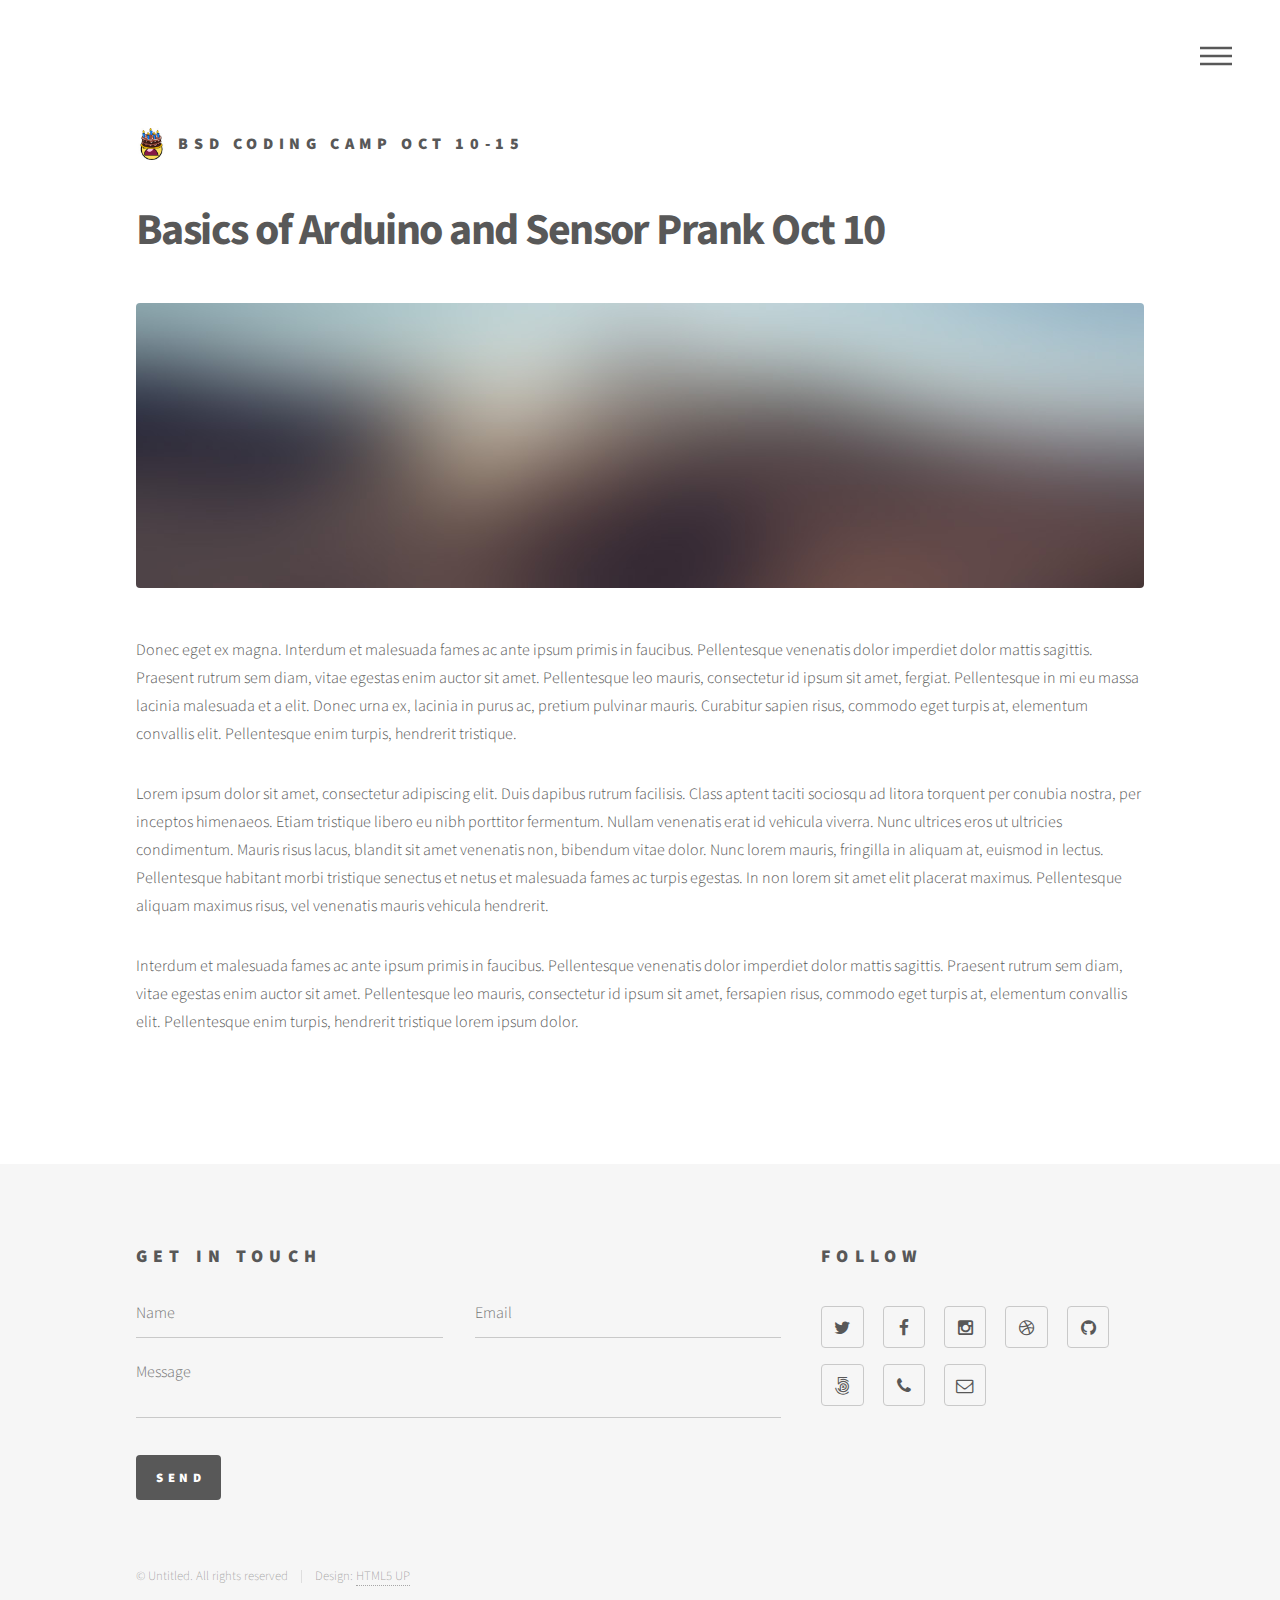
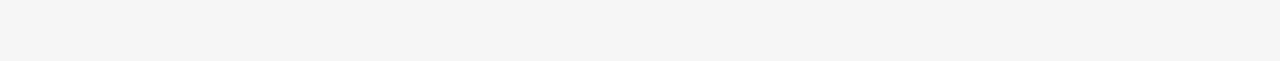
==== commit b5672deb: "BSD Coding Camp" ====
--- a/generic.html
+++ b/generic.html
@@ -6,7 +6,7 @@
 -->
 <html>
 	<head>
-		<title>Generic - Phantom by HTML5 UP</title>
+		<title>BSD Coding Camp</title>
 		<meta charset="utf-8" />
 		<meta name="viewport" content="width=device-width, initial-scale=1" />
 		<!--[if lte IE 8]><script src="assets/js/ie/html5shiv.js"></script><![endif]-->
@@ -24,7 +24,7 @@
 
 							<!-- Logo -->
 								<a href="index.html" class="logo">
-									<span class="symbol"><img src="images/logo.svg" alt="" /></span><span class="title">Phantom</span>
+									<span class="symbol"><img src="images/logo.jpg" alt="" /></span><span class="title">BSD Coding Camp Oct 10-15</span>
 								</a>
 
 							<!-- Nav -->
@@ -52,7 +52,7 @@
 				<!-- Main -->
 					<div id="main">
 						<div class="inner">
-							<h1>Generic Page</h1>
+							<h1>Basics of Arduino and Sensor Prank Oct 10</h1>
 							<span class="image main"><img src="images/pic13.jpg" alt="" /></span>
 							<p>Donec eget ex magna. Interdum et malesuada fames ac ante ipsum primis in faucibus. Pellentesque venenatis dolor imperdiet dolor mattis sagittis. Praesent rutrum sem diam, vitae egestas enim auctor sit amet. Pellentesque leo mauris, consectetur id ipsum sit amet, fergiat. Pellentesque in mi eu massa lacinia malesuada et a elit. Donec urna ex, lacinia in purus ac, pretium pulvinar mauris. Curabitur sapien risus, commodo eget turpis at, elementum convallis elit. Pellentesque enim turpis, hendrerit tristique.</p>
 							<p>Lorem ipsum dolor sit amet, consectetur adipiscing elit. Duis dapibus rutrum facilisis. Class aptent taciti sociosqu ad litora torquent per conubia nostra, per inceptos himenaeos. Etiam tristique libero eu nibh porttitor fermentum. Nullam venenatis erat id vehicula viverra. Nunc ultrices eros ut ultricies condimentum. Mauris risus lacus, blandit sit amet venenatis non, bibendum vitae dolor. Nunc lorem mauris, fringilla in aliquam at, euismod in lectus. Pellentesque habitant morbi tristique senectus et netus et malesuada fames ac turpis egestas. In non lorem sit amet elit placerat maximus. Pellentesque aliquam maximus risus, vel venenatis mauris vehicula hendrerit.</p>
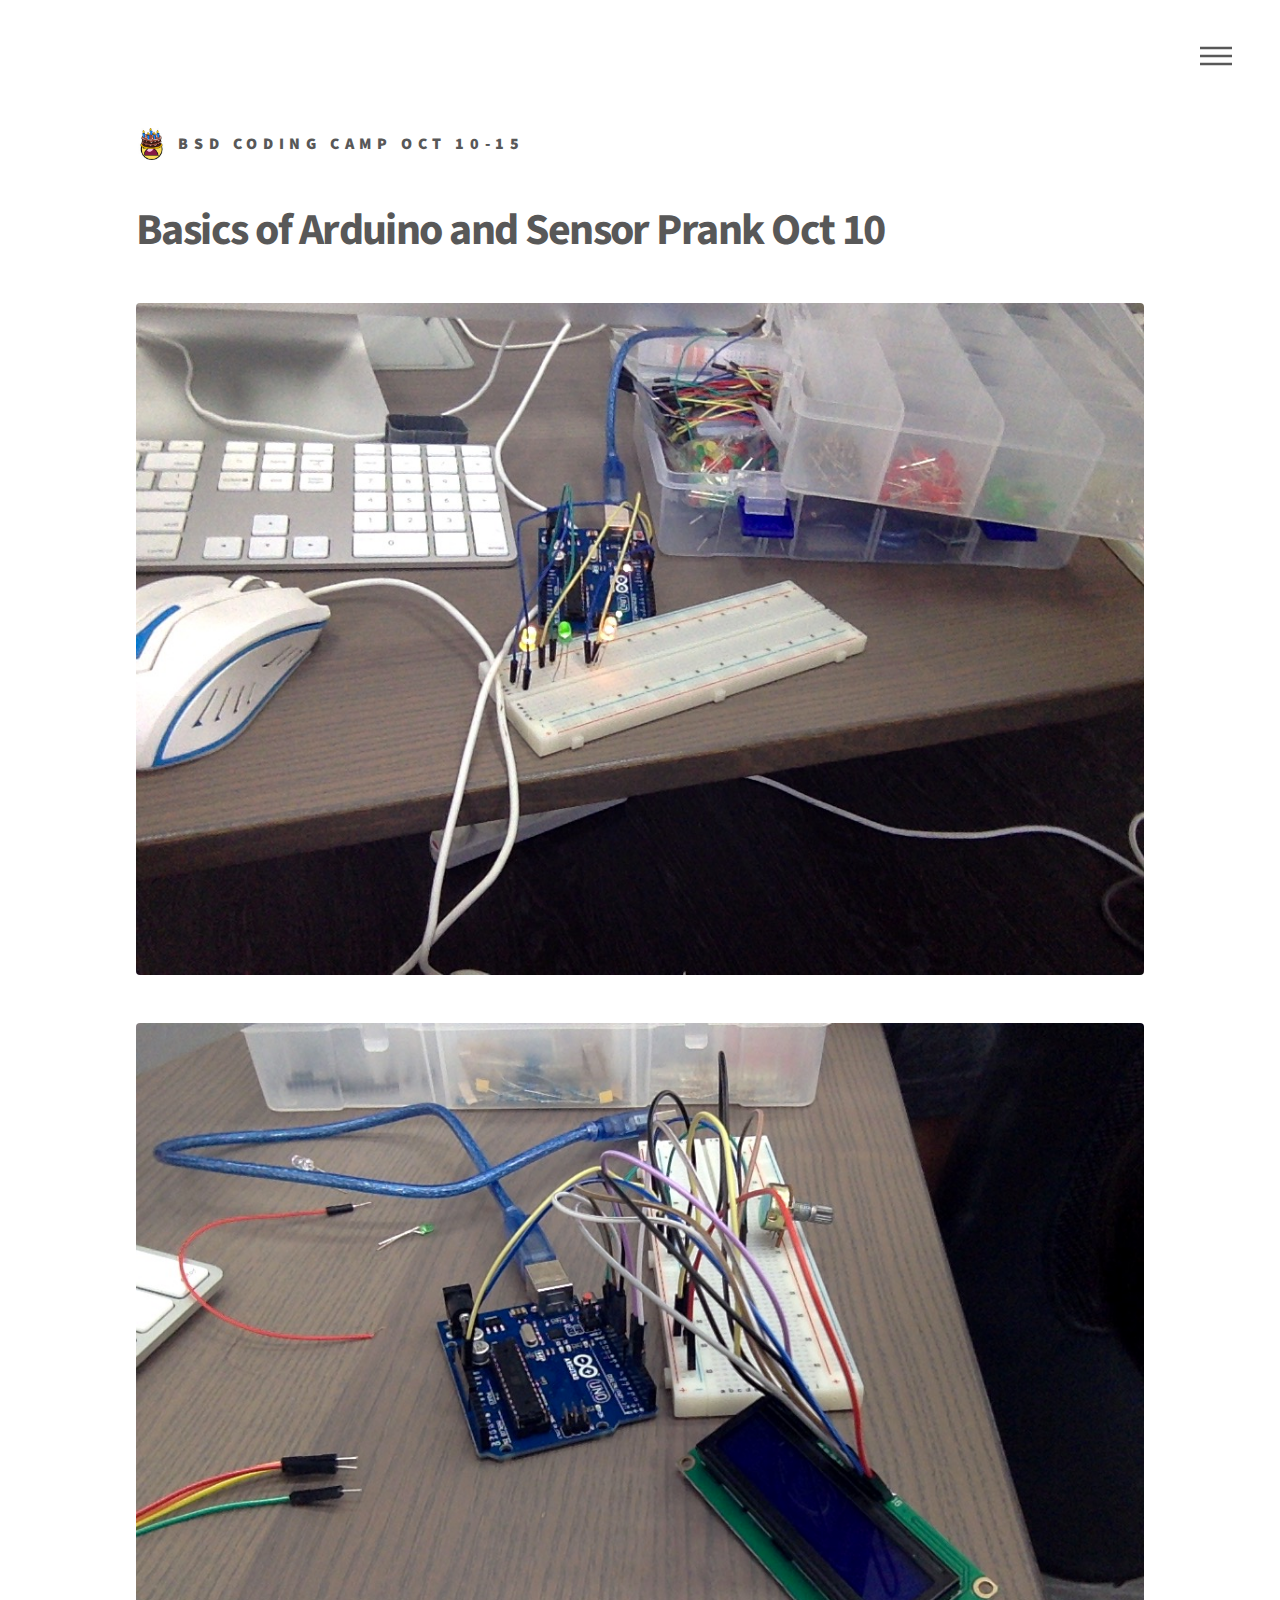
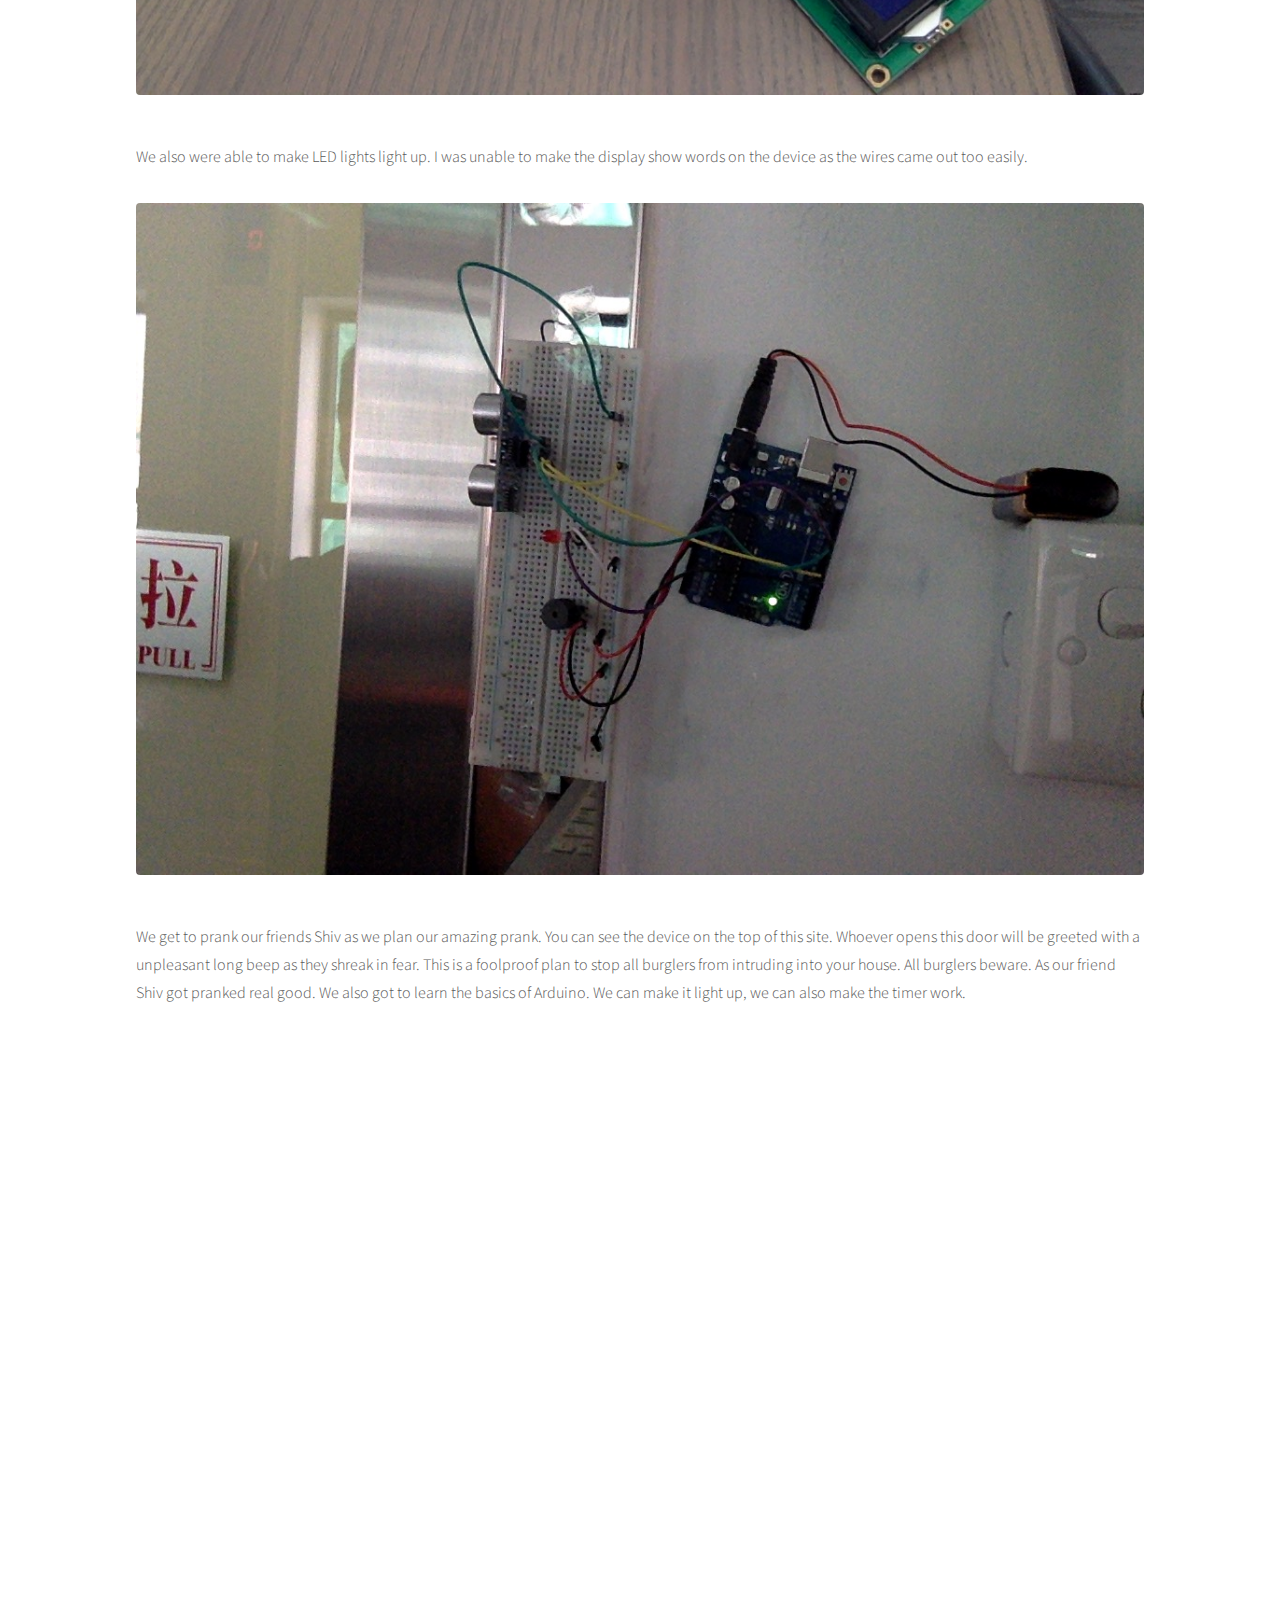
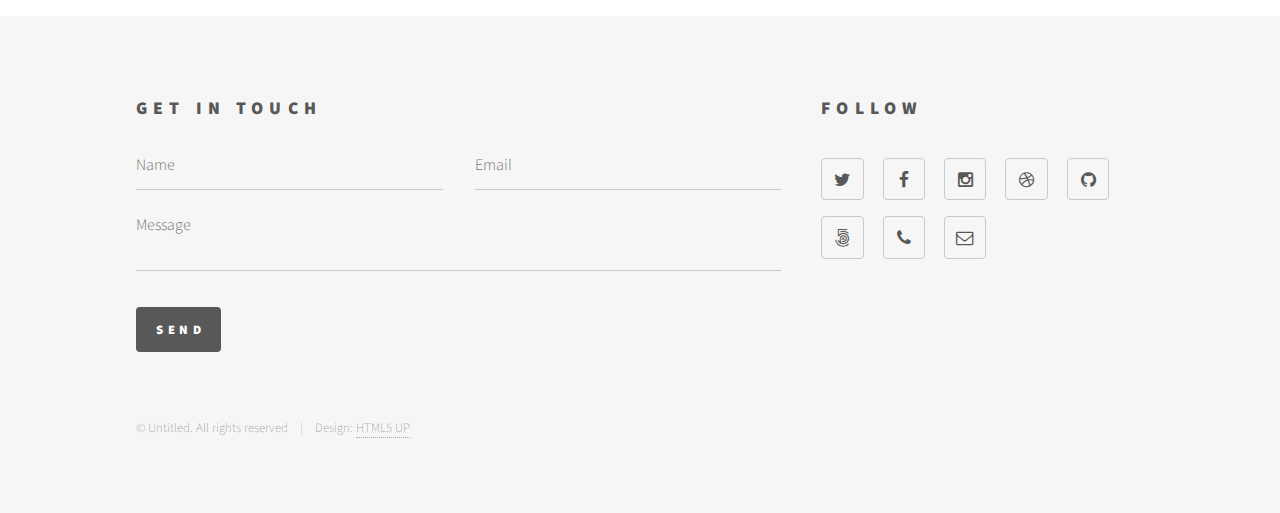
==== commit 630e732b: "Oct 10 Coding Camp" ====
--- a/generic.html
+++ b/generic.html
@@ -53,10 +53,12 @@
 					<div id="main">
 						<div class="inner">
 							<h1>Basics of Arduino and Sensor Prank Oct 10</h1>
-							<span class="image main"><img src="images/pic13.jpg" alt="" /></span>
-							<p>Donec eget ex magna. Interdum et malesuada fames ac ante ipsum primis in faucibus. Pellentesque venenatis dolor imperdiet dolor mattis sagittis. Praesent rutrum sem diam, vitae egestas enim auctor sit amet. Pellentesque leo mauris, consectetur id ipsum sit amet, fergiat. Pellentesque in mi eu massa lacinia malesuada et a elit. Donec urna ex, lacinia in purus ac, pretium pulvinar mauris. Curabitur sapien risus, commodo eget turpis at, elementum convallis elit. Pellentesque enim turpis, hendrerit tristique.</p>
-							<p>Lorem ipsum dolor sit amet, consectetur adipiscing elit. Duis dapibus rutrum facilisis. Class aptent taciti sociosqu ad litora torquent per conubia nostra, per inceptos himenaeos. Etiam tristique libero eu nibh porttitor fermentum. Nullam venenatis erat id vehicula viverra. Nunc ultrices eros ut ultricies condimentum. Mauris risus lacus, blandit sit amet venenatis non, bibendum vitae dolor. Nunc lorem mauris, fringilla in aliquam at, euismod in lectus. Pellentesque habitant morbi tristique senectus et netus et malesuada fames ac turpis egestas. In non lorem sit amet elit placerat maximus. Pellentesque aliquam maximus risus, vel venenatis mauris vehicula hendrerit.</p>
-							<p>Interdum et malesuada fames ac ante ipsum primis in faucibus. Pellentesque venenatis dolor imperdiet dolor mattis sagittis. Praesent rutrum sem diam, vitae egestas enim auctor sit amet. Pellentesque leo mauris, consectetur id ipsum sit amet, fersapien risus, commodo eget turpis at, elementum convallis elit. Pellentesque enim turpis, hendrerit tristique lorem ipsum dolor.</p>
+							<span class="image main"><img src="images/led.jpg" alt="" /></span>
+							<span class="image main"><img src="images/display.jpg" alt="" /></span>
+							<p>We also were able to make LED lights light up. I was unable to make the display show words on the device as the wires came out too easily.</p>
+							<span class="image main"><img src="images/sensor.jpg" alt="" /></span>
+							<p>We get to prank our friends Shiv as we plan our amazing prank. You can see the device on the top of this site. Whoever opens this door will be greeted with a unpleasant long beep as they shreak in fear. This is a foolproof plan to stop all burglers from intruding into your house. All burglers beware. As our friend Shiv got pranked real good. We also got to learn the basics of Arduino. We can make it light up, we can also make the timer work.</p>
+							<iframe width="840" height="472.5" src="https://www.youtube.com/embed/sZkukBTHnDk" frameborder="0" allowfullscreen></iframe>
 						</div>
 					</div>
 
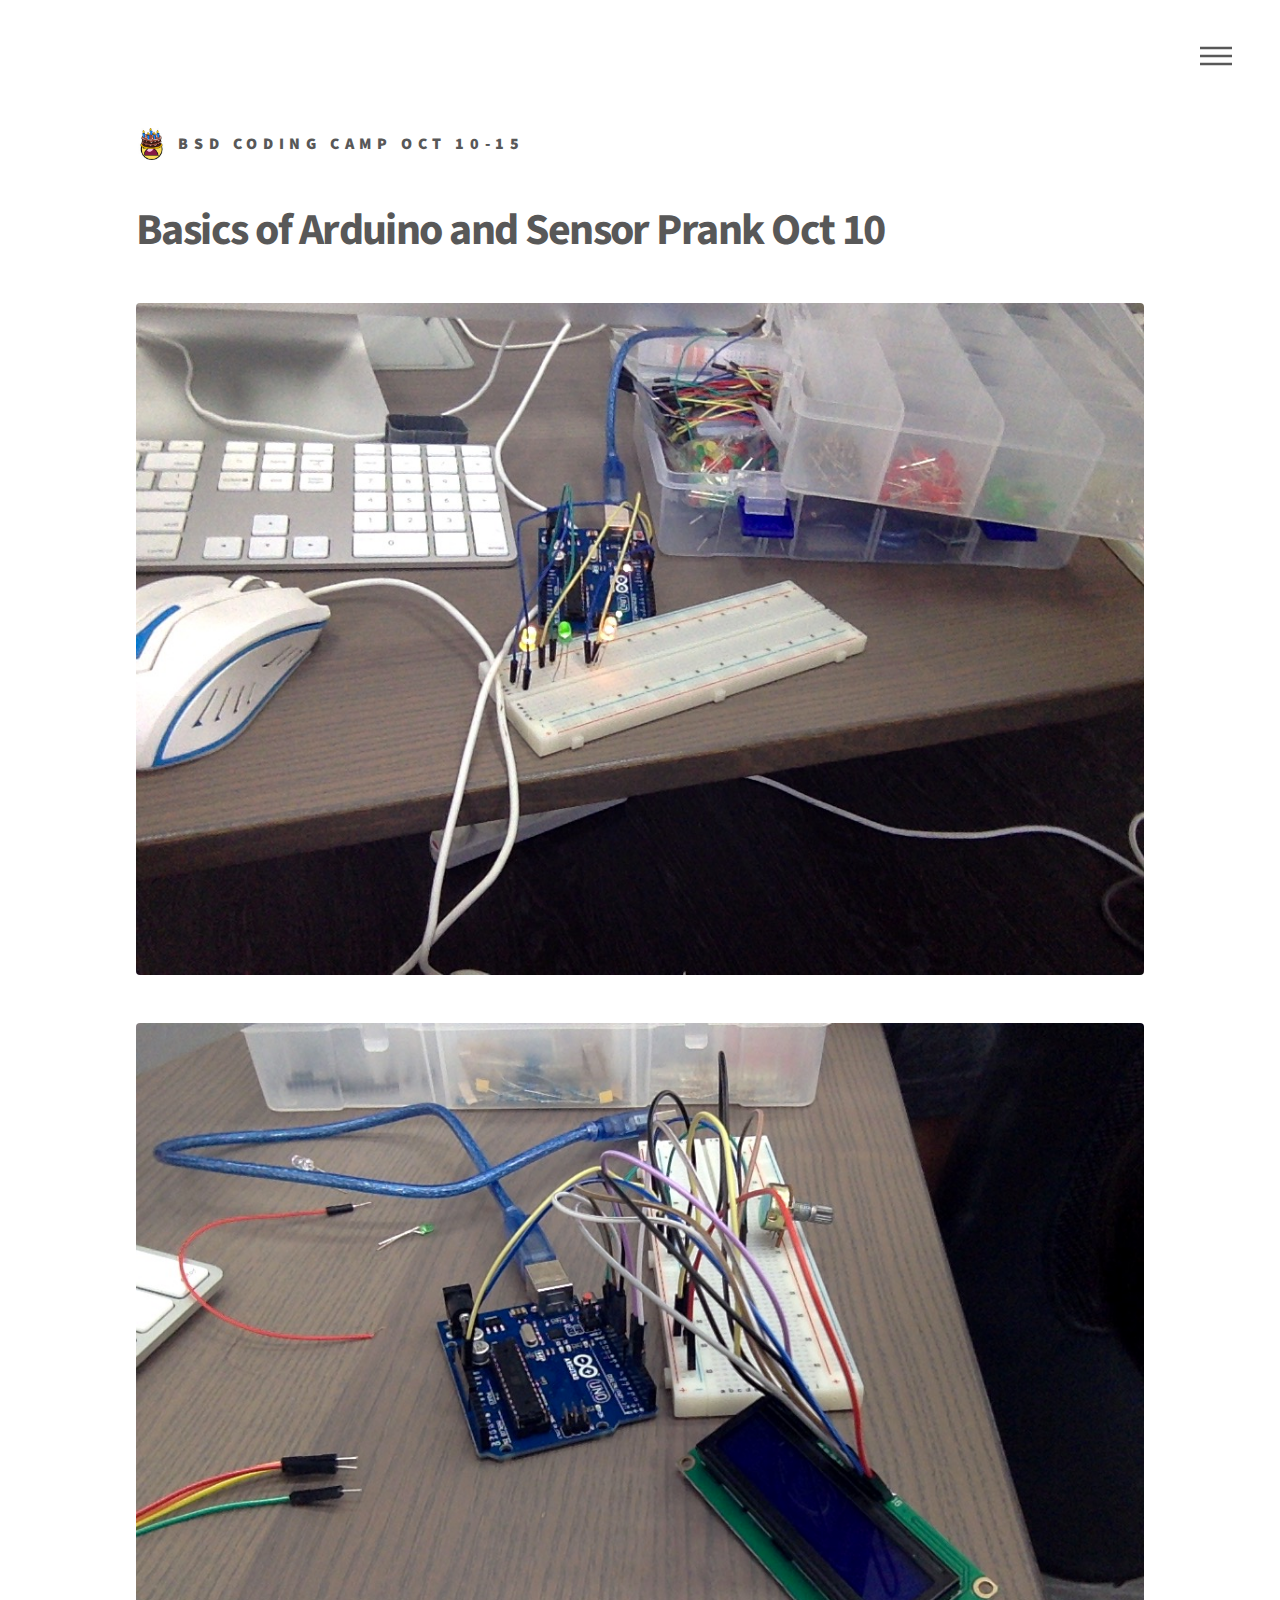
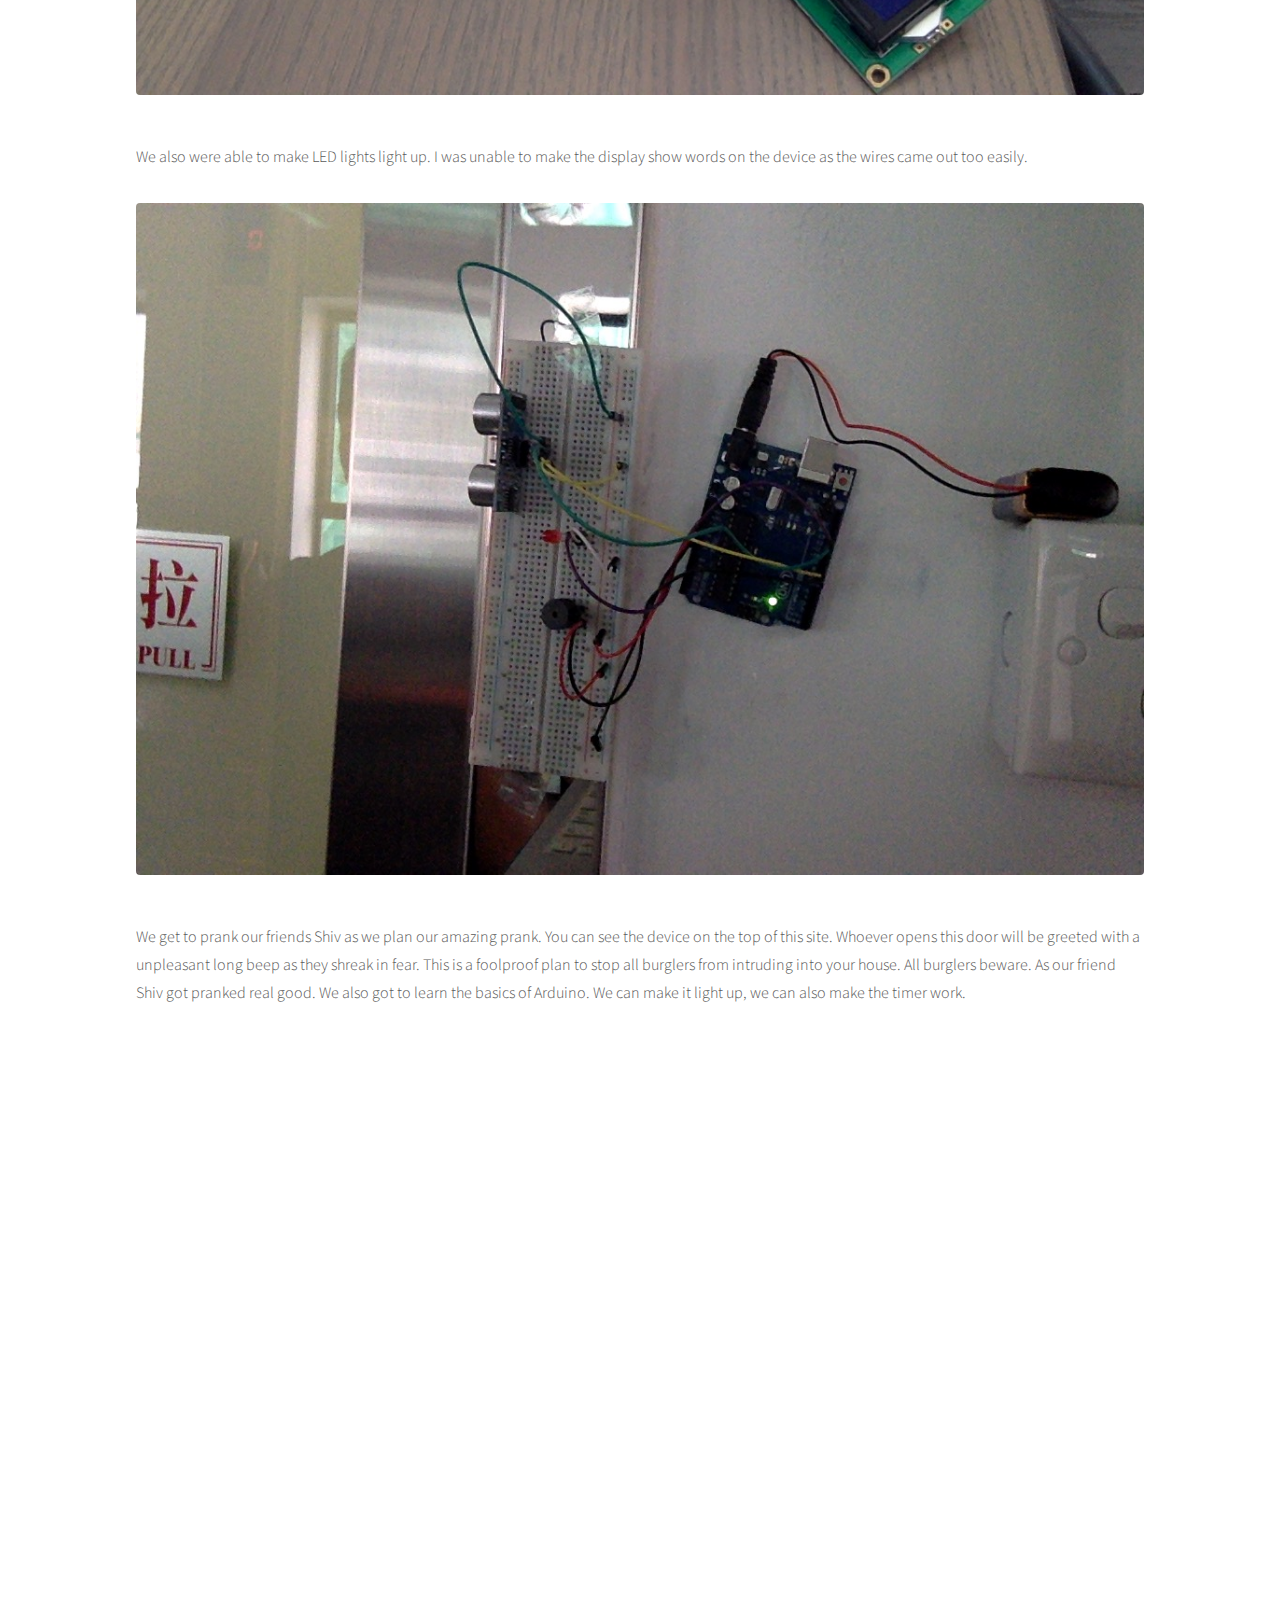
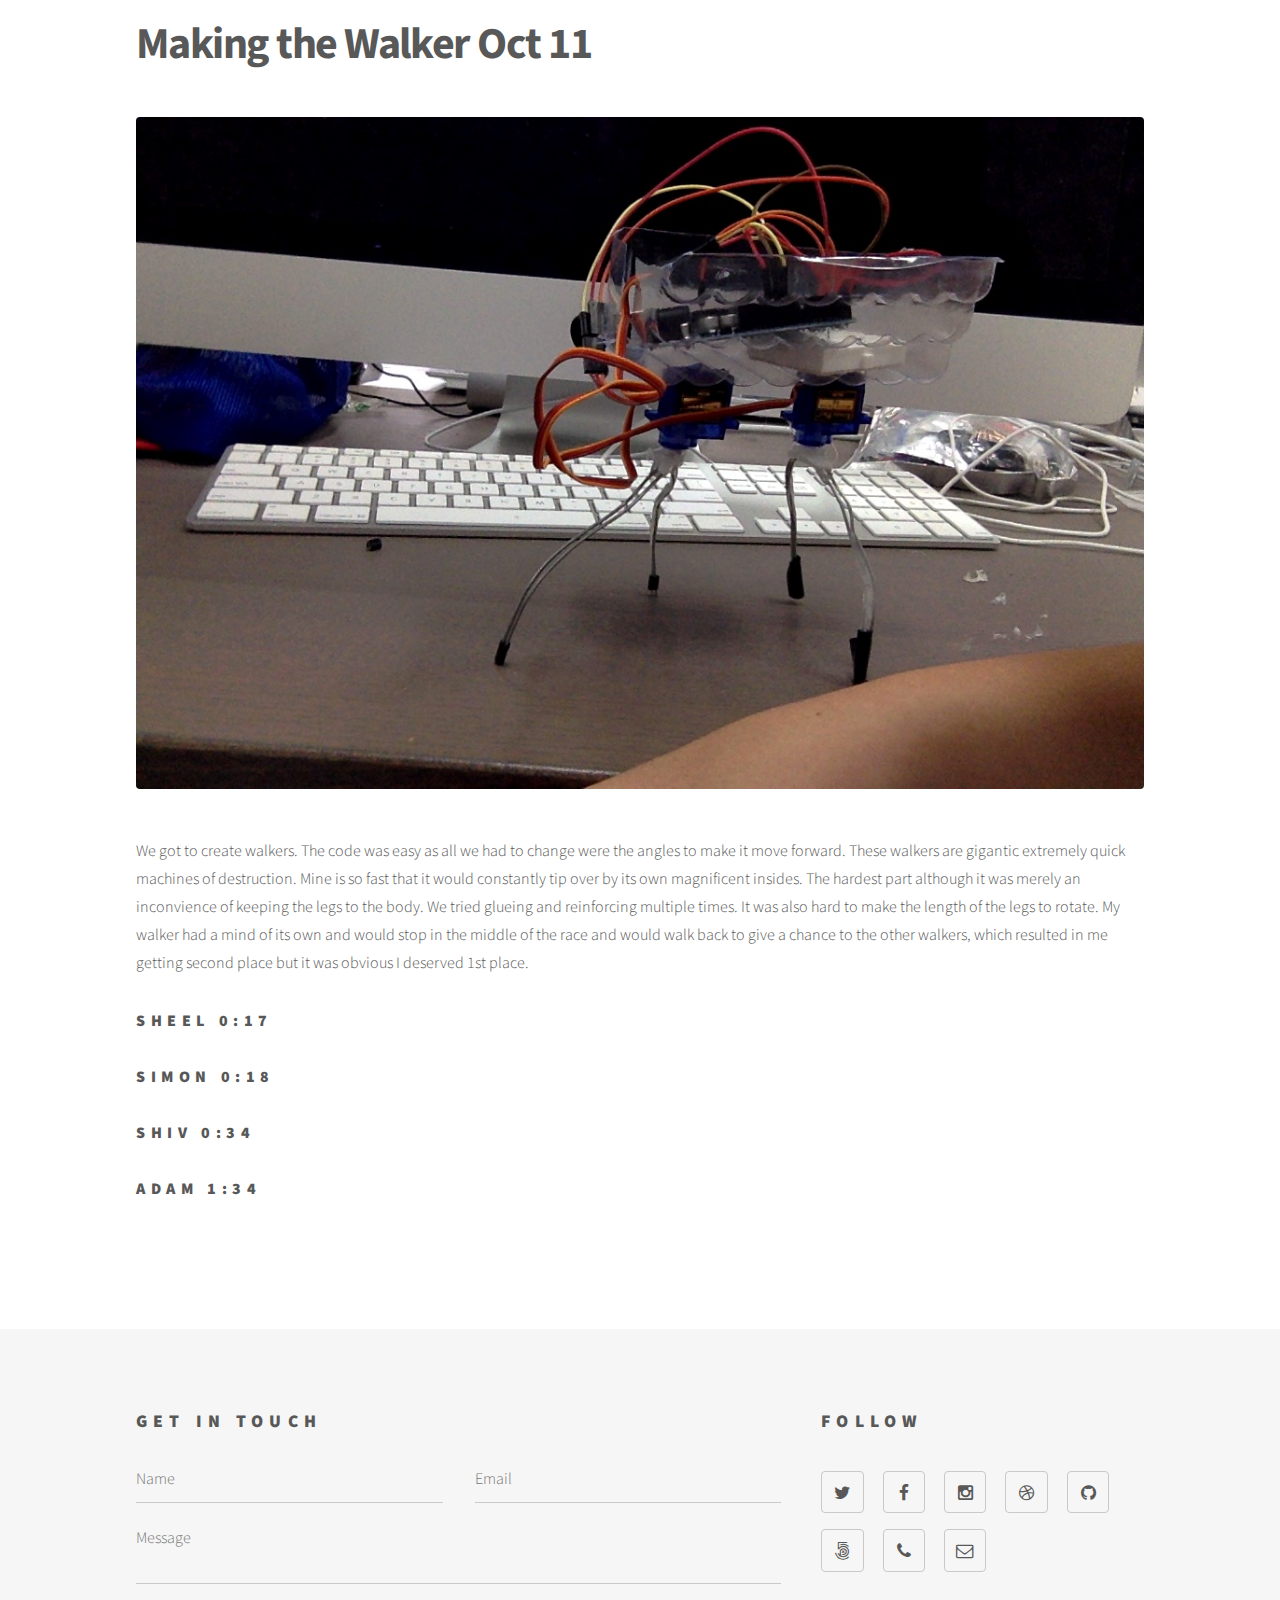
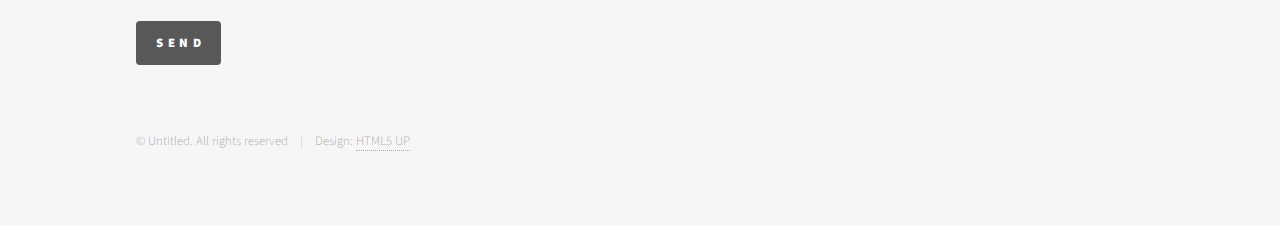
==== commit 504e3e04: "October 11 BSD Cam0" ====
--- a/generic.html
+++ b/generic.html
@@ -61,6 +61,17 @@
 							<iframe width="840" height="472.5" src="https://www.youtube.com/embed/sZkukBTHnDk" frameborder="0" allowfullscreen></iframe>
 						</div>
 					</div>
+					<div id="main">
+						<div class="inner">
+							<h1>Making the Walker Oct 11</h1>
+							<span class="image main"><img src="images/walker.jpg" alt="" /></span>
+							<p>We got to create walkers. The code was easy as all we had to change were the angles to make it move forward. These walkers are gigantic extremely quick machines of destruction. Mine is so fast that it would constantly tip over by its own magnificent insides. The hardest part although it was merely an inconvience of keeping the legs to the body. We tried glueing and reinforcing multiple times. It was also hard to make the length of the legs to rotate. My walker had a mind of its own and would stop in the middle of the race and would walk back to give a chance to the other walkers, which resulted in me getting second place but it was obvious I deserved 1st place.</p>
+							<h3>Sheel 0:17</h3>
+							<h3>Simon 0:18</h3>
+							<h3>Shiv 0:34 </h3>
+							<h3>Adam 1:34</h3>
+						</div>
+					</div>
 
 				<!-- Footer -->
 					<footer id="footer">
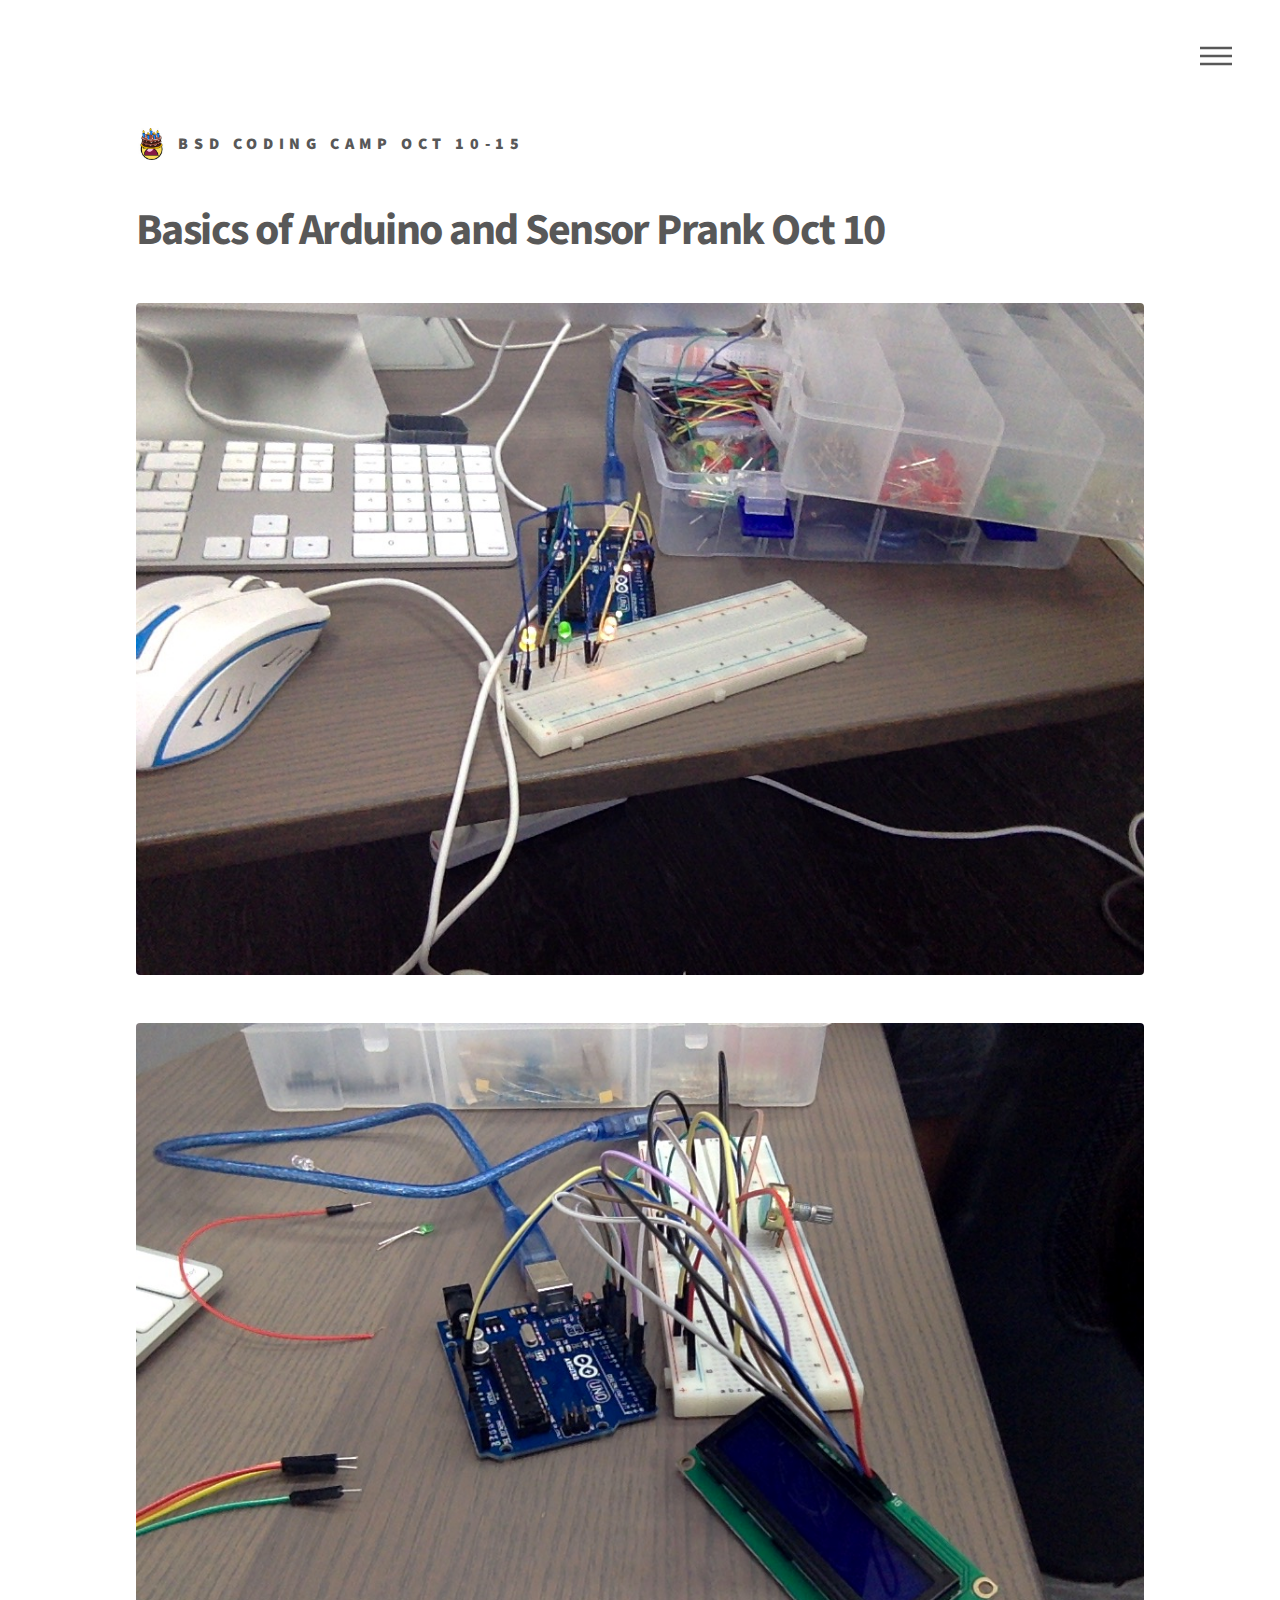
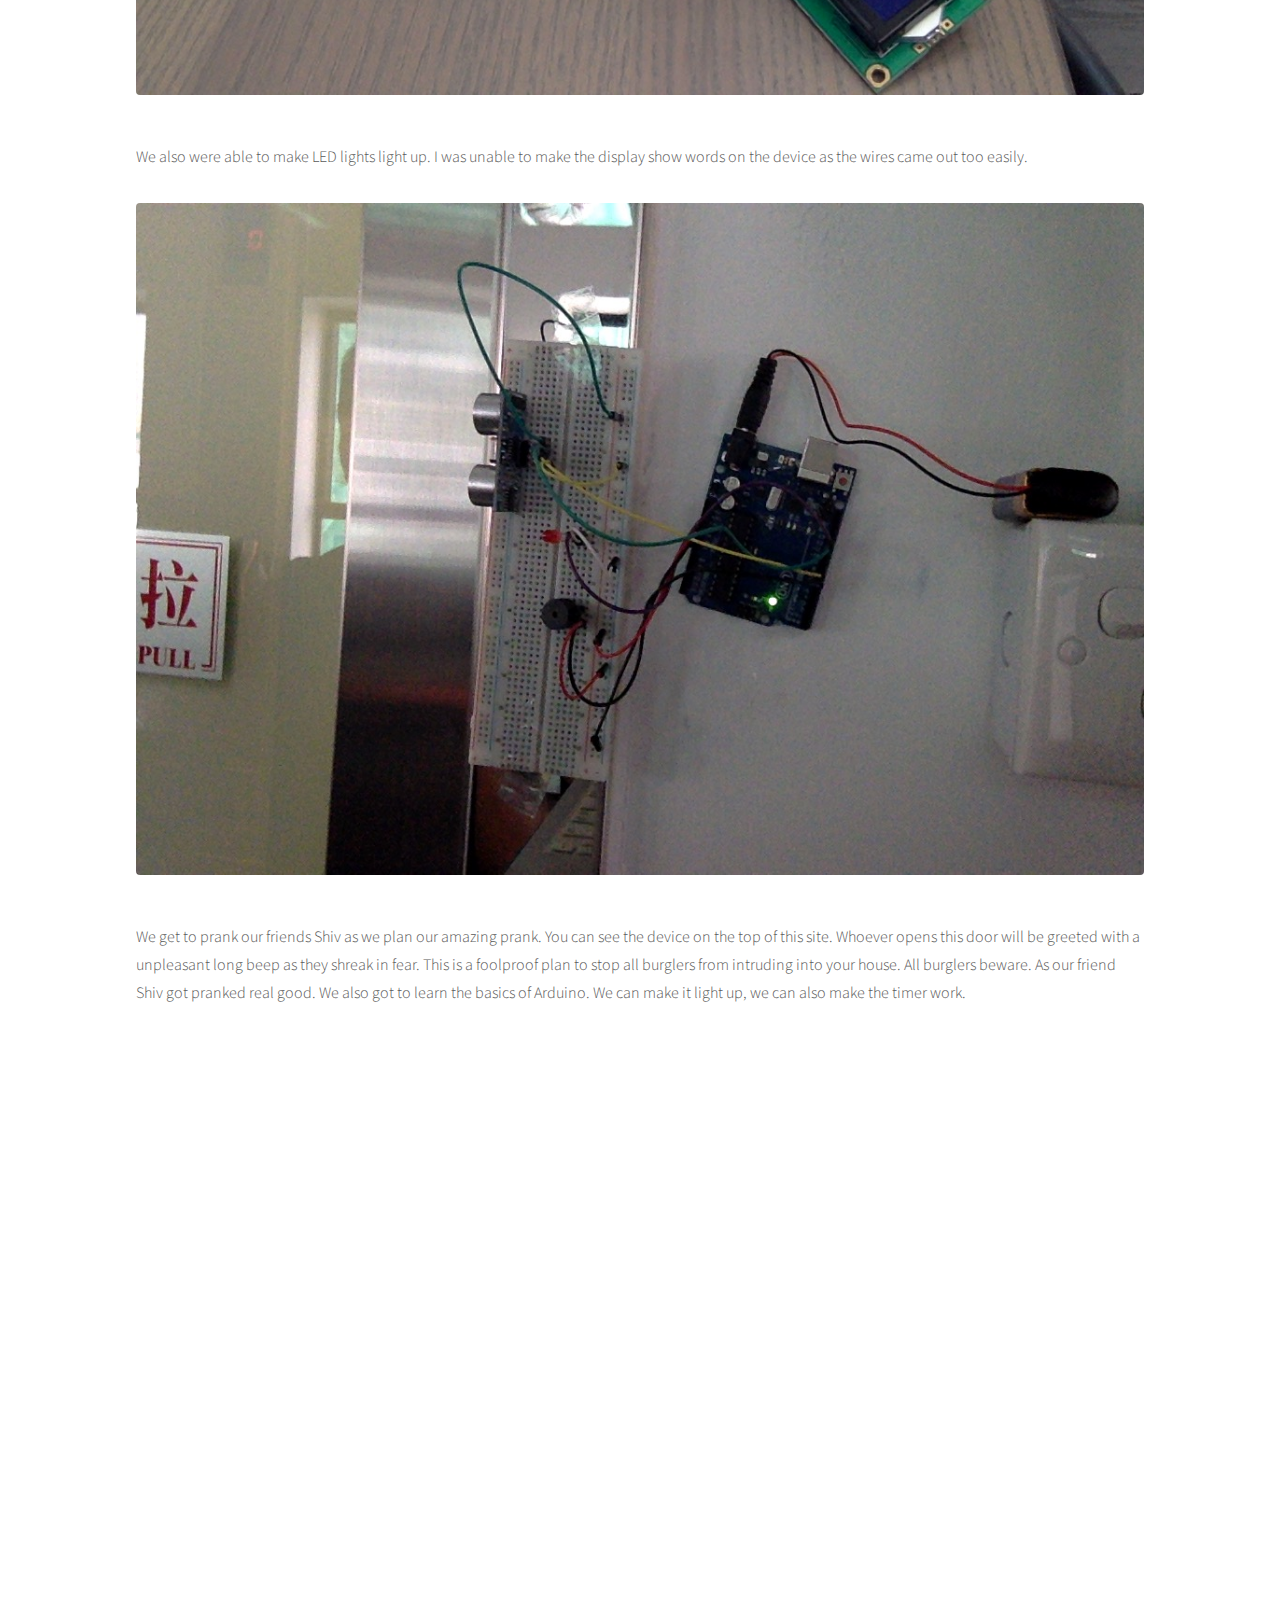
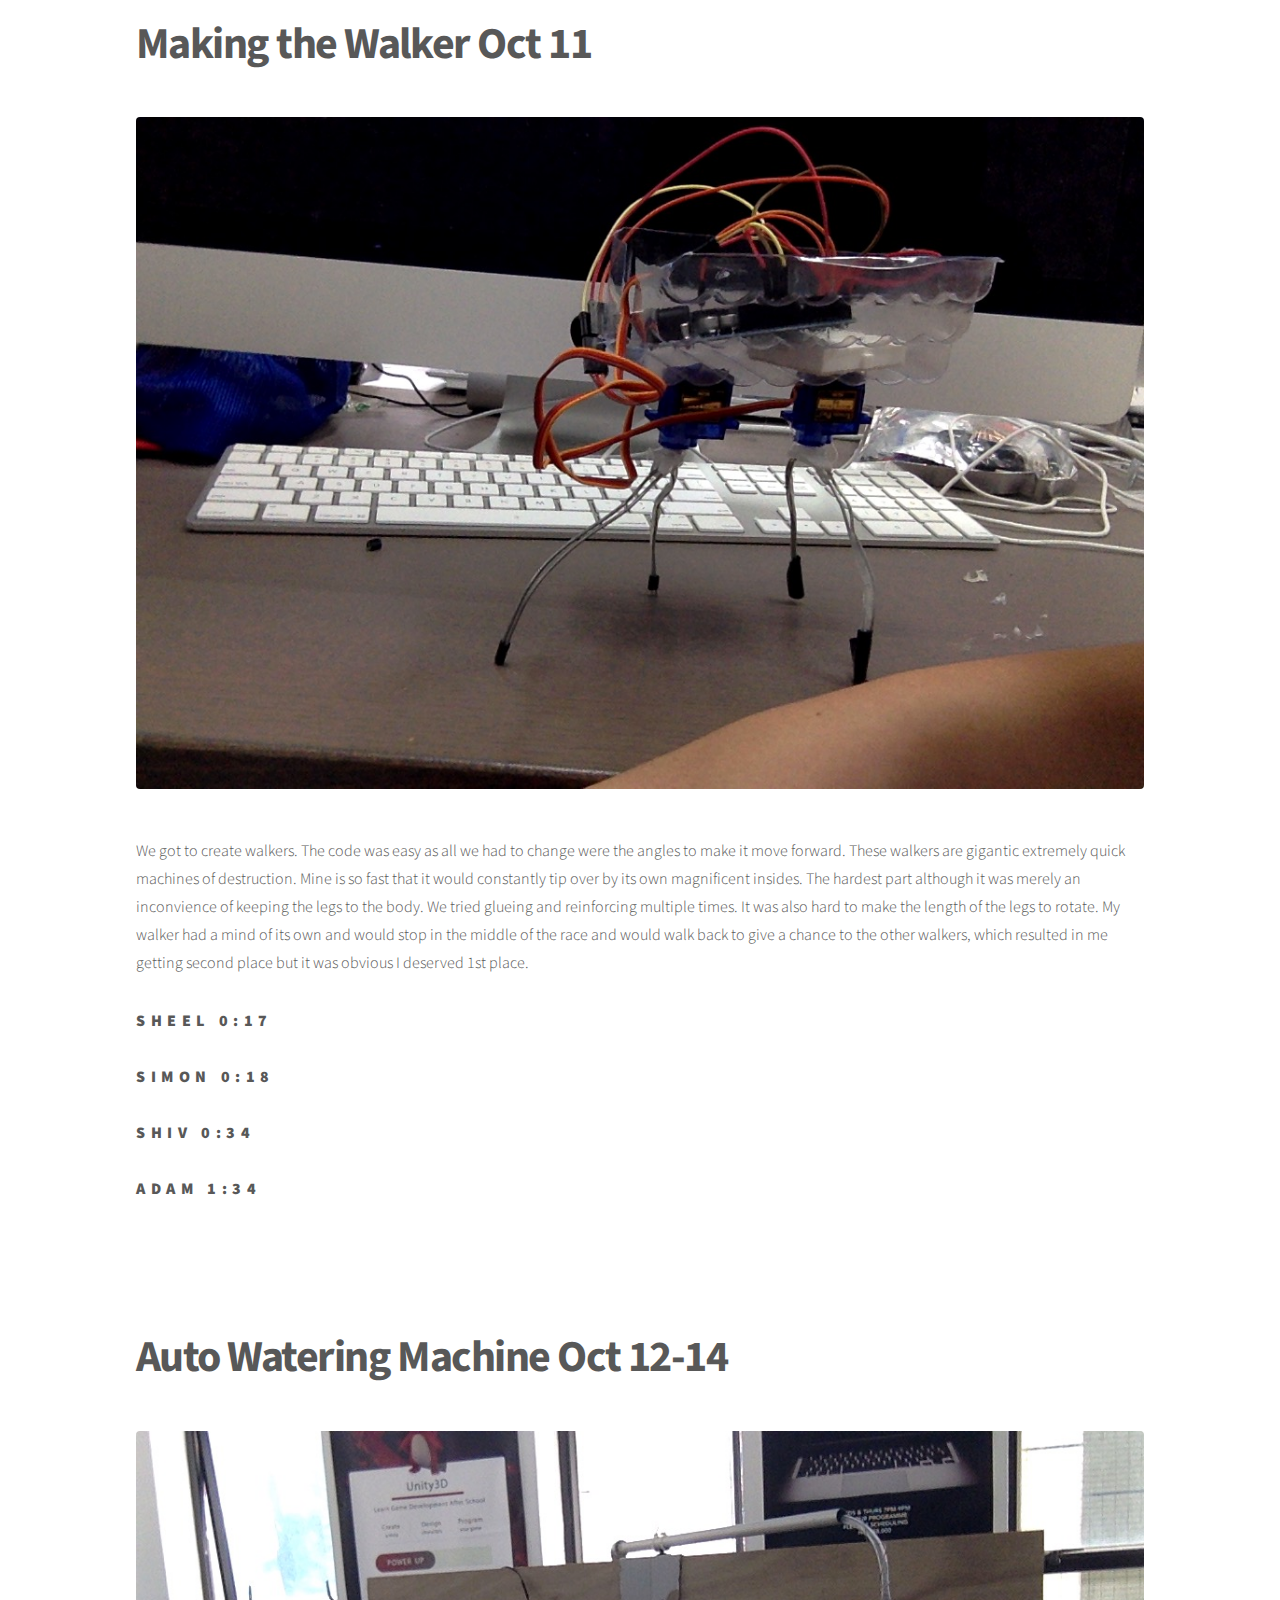
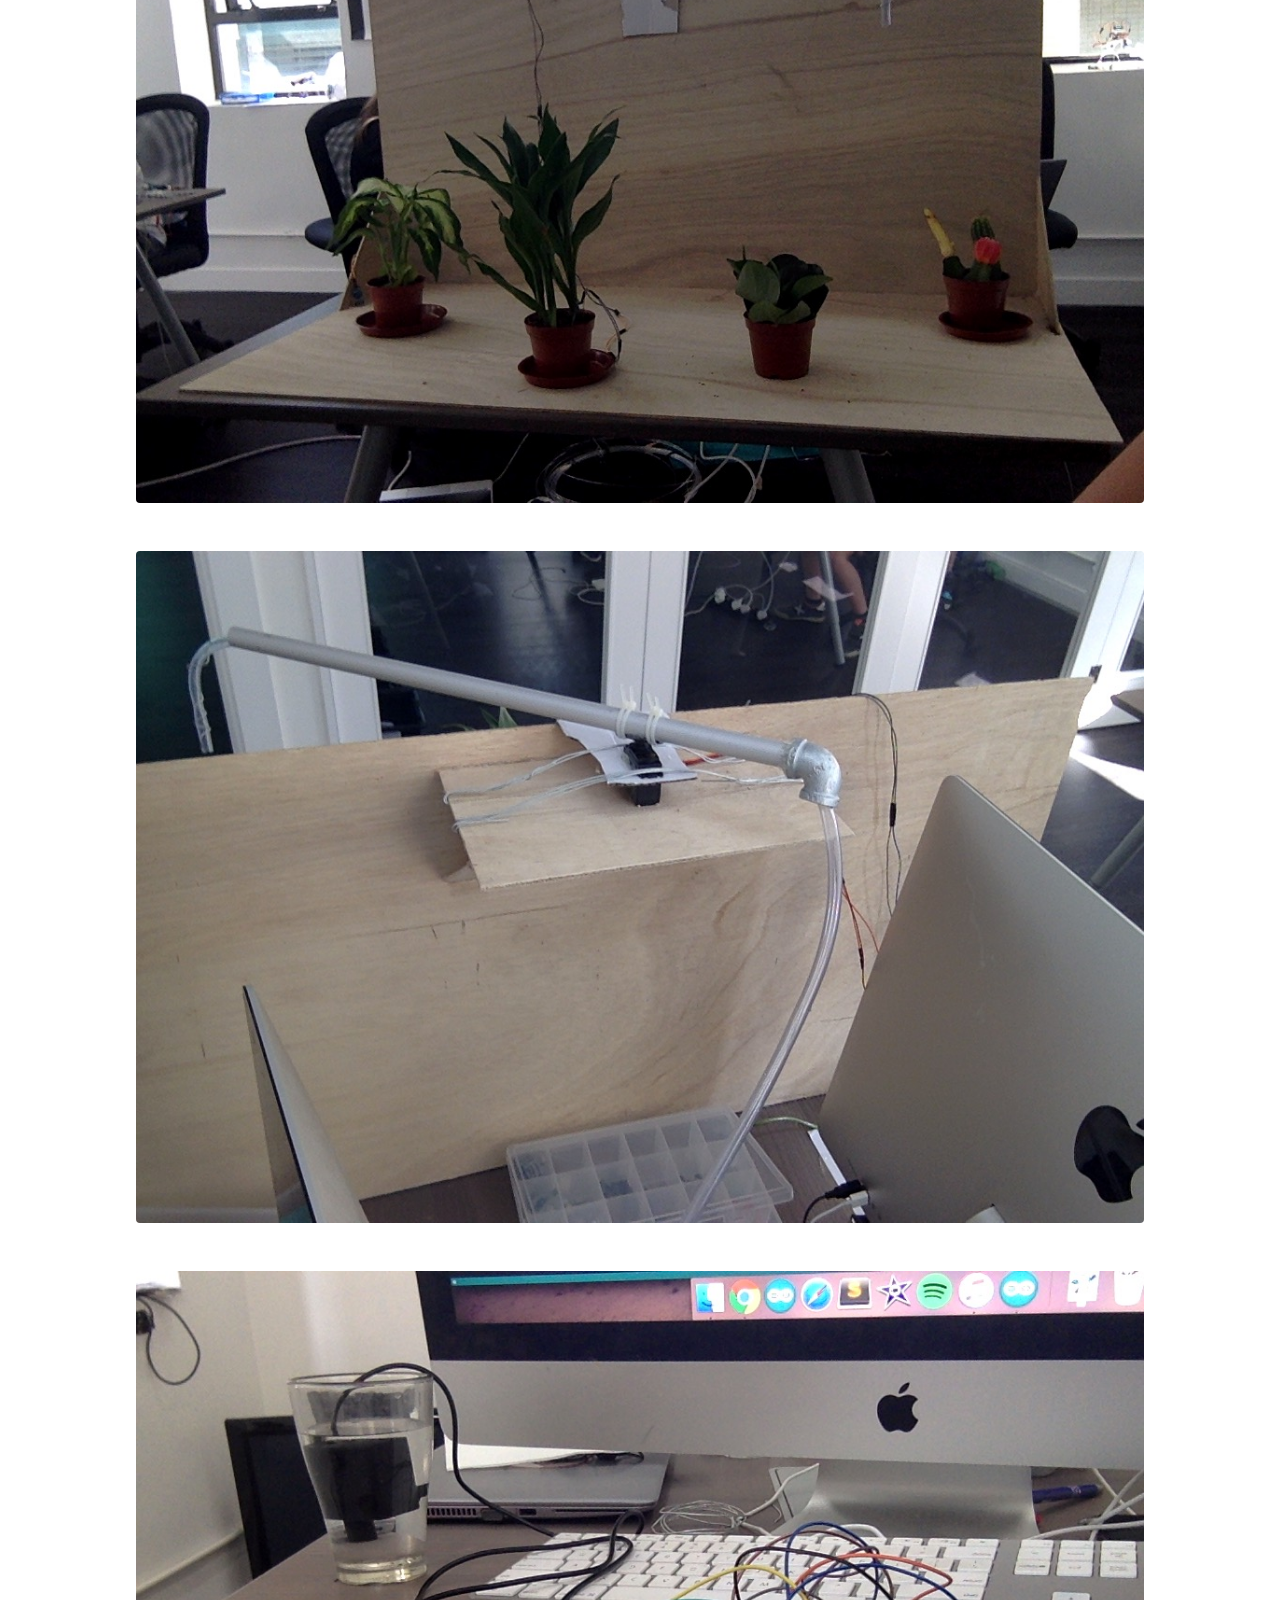
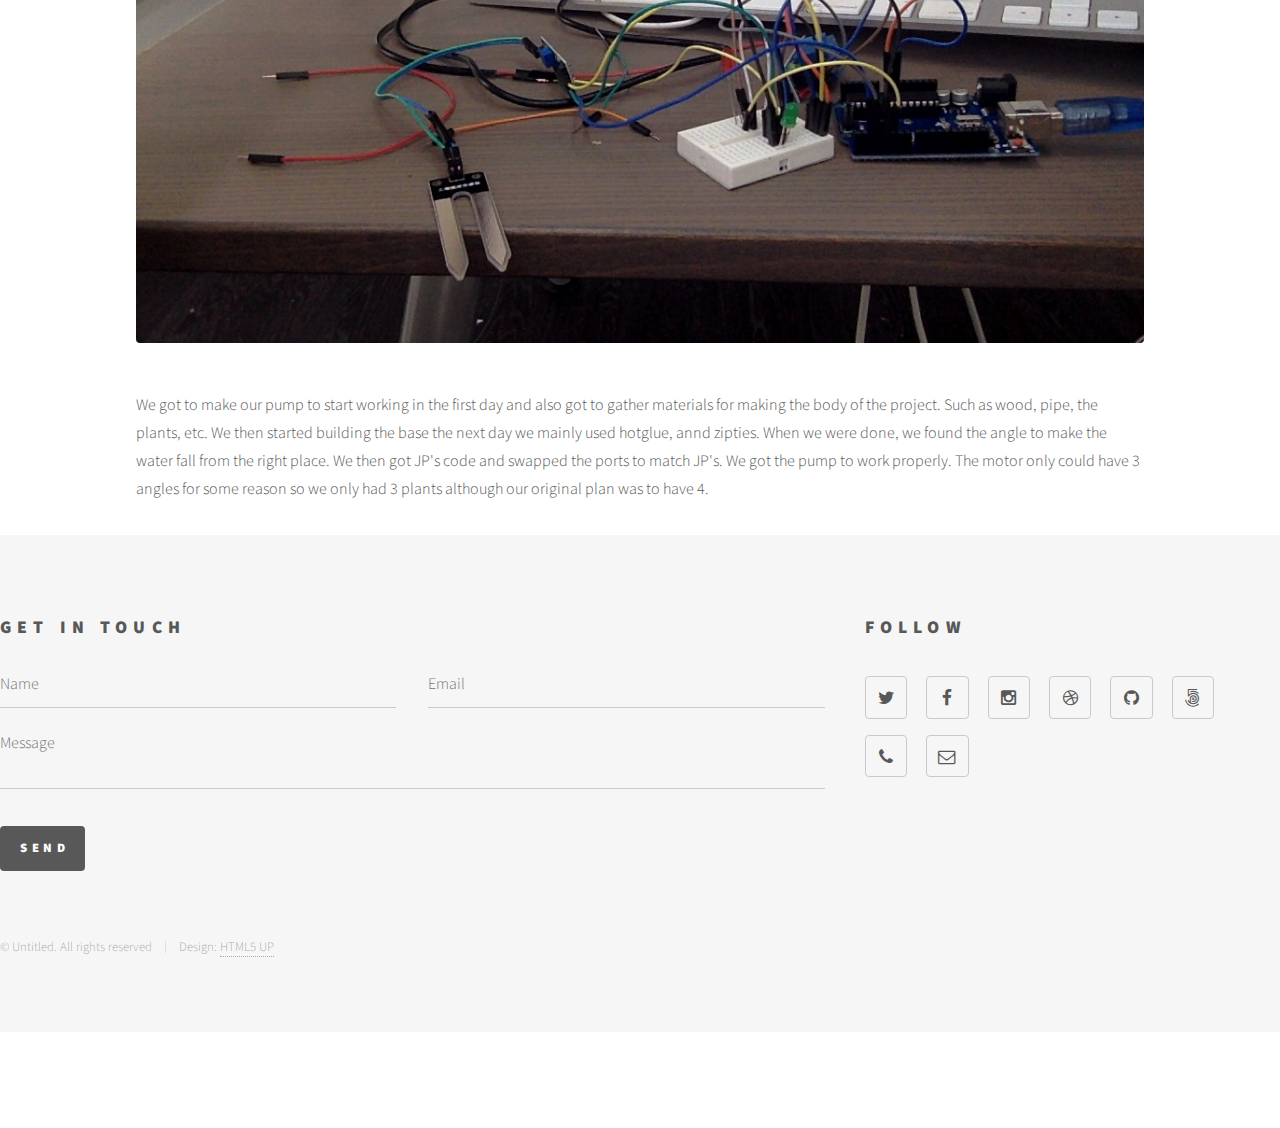
==== commit 945be148: "Oct 12-13" ====
--- a/generic.html
+++ b/generic.html
@@ -72,6 +72,15 @@
 							<h3>Adam 1:34</h3>
 						</div>
 					</div>
+					<div id="main">
+						<div class="inner">
+							<h1>Auto Watering Machine Oct 12-14</h1>
+							<span class="image main"><img src="images/plants.jpg" alt="" /></span>
+							<span class="image main"><img src="images/shelf.jpg" alt="" /></span>
+							<span class="image main"><img src="images/wires.jpg" alt="" /></span>
+							<p>We got to make our pump to start working in the first day and also got to gather materials for making the body of the project. Such as wood, pipe, the plants, etc. We then started building the base the next day we mainly used hotglue, annd zipties. When we were done, we found the angle to make the water fall from the right place. We then got JP's code and swapped the ports to match JP's. We got the pump to work properly. The motor only could have 3 angles for some reason so we only had 3 plants although our original plan was to have 4.</p>
+						</div>
+					
 
 				<!-- Footer -->
 					<footer id="footer">
